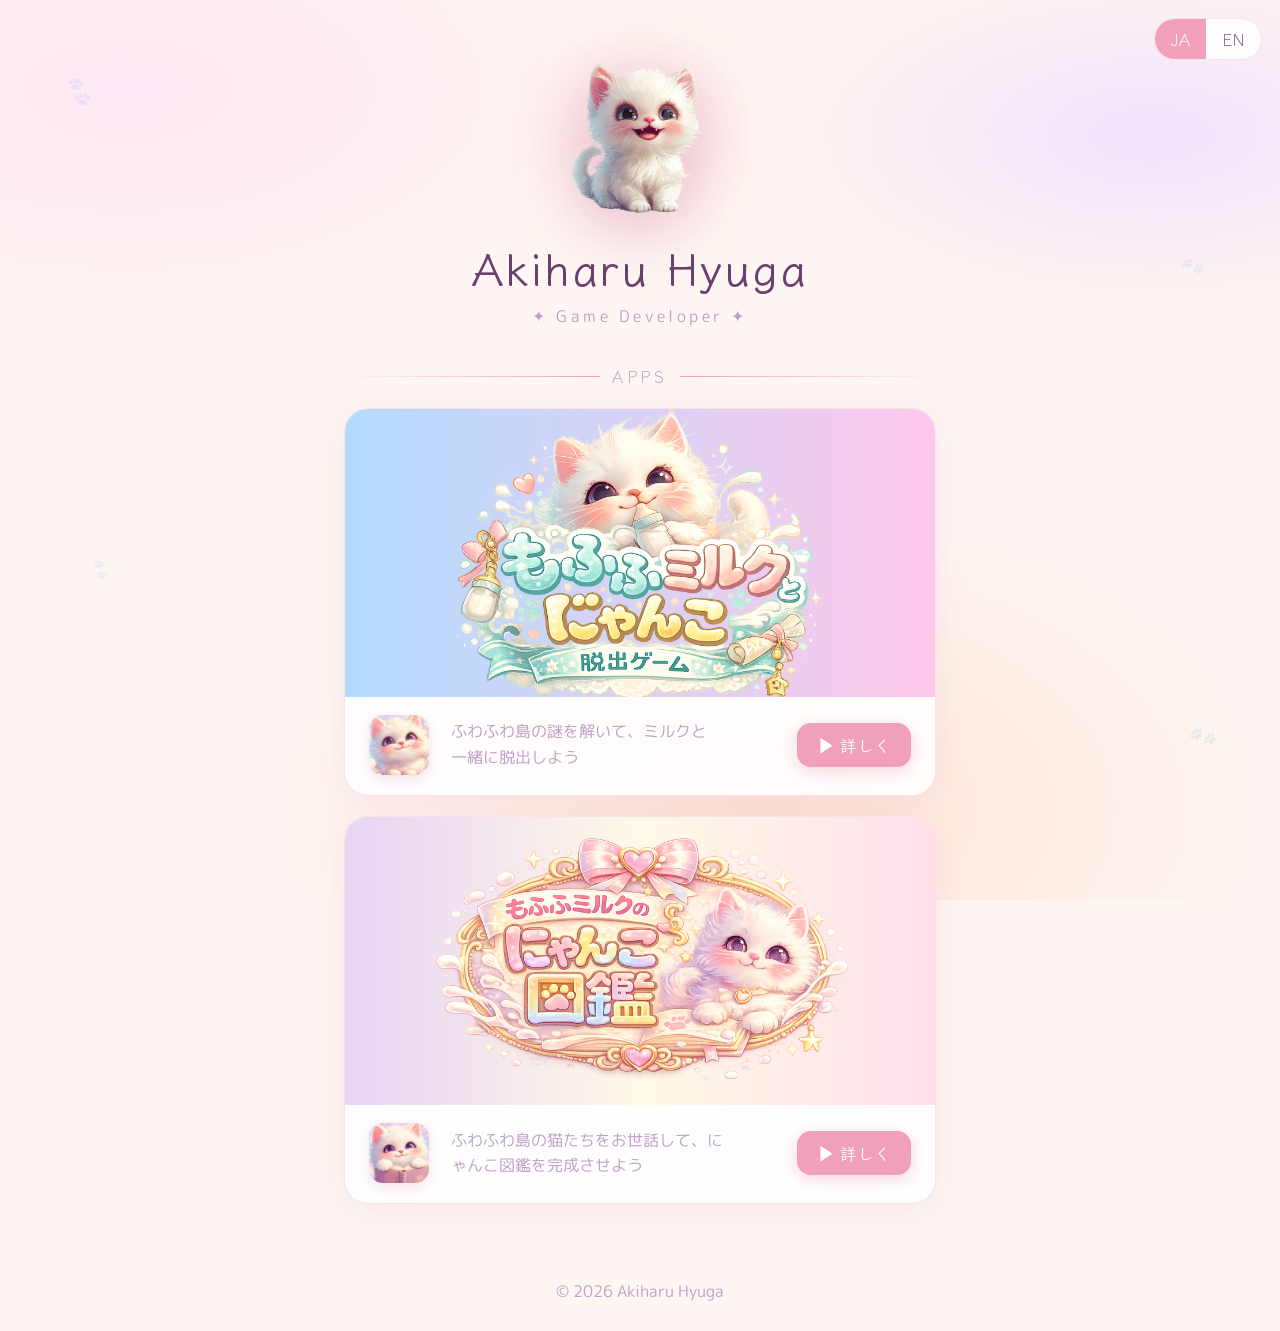
==== index.html @ 72682113 "feat: add JA/EN language toggle to top page" ====
<!DOCTYPE html>
<html lang="ja">
<head>
  <meta charset="UTF-8">
  <meta name="viewport" content="width=device-width, initial-scale=1.0">
  <title>Akiharu Hyuga — Apps</title>
  <meta name="description" content="Akiharu Hyugaのゲームアプリ一覧">
  <meta property="og:title"       content="Akiharu Hyuga — Apps">
  <meta property="og:description" content="Akiharu Hyugaのゲームアプリ一覧">
  <meta property="og:image"       content="https://hyuga.github.io/assets/app_icon.png">
  <meta property="og:url"         content="https://hyuga.github.io/">
  <meta property="og:type"        content="website">
  <meta name="twitter:card"       content="summary_large_image">
  <!-- Google tag (gtag.js) -->
  <script async src="https://www.googletagmanager.com/gtag/js?id=G-509H2LTQF0"></script>
  <script>
    window.dataLayer = window.dataLayer || [];
    function gtag(){dataLayer.push(arguments);}
    gtag('js', new Date());
    gtag('config', 'G-509H2LTQF0');
  </script>
  <link rel="preconnect" href="https://fonts.googleapis.com">
  <link rel="preconnect" href="https://fonts.gstatic.com" crossorigin>
  <link href="https://fonts.googleapis.com/css2?family=Klee+One:wght@400;600&family=M+PLUS+Rounded+1c:wght@400;500;700&display=swap" rel="stylesheet">
  <style>
    :root {
      --cream:    #fef6f2;
      --rose:     #f0a0b8;
      --plum:     #6a4070;
      --gold:     #f5c860;
      --text-dk:  #3a2040;
      --text-md:  #8a6090;
      --text-lt:  #c0a0c8;
      --card-bg:  rgba(255,255,255,.88);
      --card-bd:  rgba(240,160,184,.3);
      --fs-hero:  clamp(1.8rem, 5vw, 2.8rem);
      --fs-body:  clamp(0.95rem, 2vw, 1.1rem);
      --fs-small: clamp(0.85rem, 1.8vw, 1rem);
      --fs-btn:   clamp(0.95rem, 2vw, 1.05rem);
    }
    * { margin:0; padding:0; box-sizing:border-box; }
    body {
      font-family: 'M PLUS Rounded 1c', sans-serif;
      background: var(--cream);
      color: var(--text-dk);
      min-height: 100vh;
      display: flex; flex-direction: column;
      overflow-x: hidden;
    }

    /* ── Language switching ── */
    .en { display: none; }
    .lang-en .ja { display: none; }
    .lang-en .en { display: inline; }

    /* ── Language toggle ── */
    .lang-toggle {
      position: fixed; top: 18px; right: 18px; z-index: 20;
      display: flex;
      background: rgba(255,255,255,.85); backdrop-filter: blur(12px);
      border-radius: 24px;
      border: 1.5px solid var(--card-bd);
      overflow: hidden;
      font-family: 'Klee One', cursive;
      font-size: var(--fs-small);
    }
    .lang-btn {
      background: none; border: none; cursor: pointer;
      padding: 8px 16px;
      color: var(--text-md);
      font-family: inherit; font-size: inherit;
      transition: background .2s, color .2s;
    }
    .lang-btn.active { background: var(--rose); color: #fff; }
    .lang-btn:not(.active):hover { color: var(--plum); }

    /* ── Background ── */
    .bg {
      position: fixed; inset: 0; z-index: 0;
      background:
        radial-gradient(ellipse 70% 50% at 10% 10%, #ffe4f4cc 0%, transparent 55%),
        radial-gradient(ellipse 60% 40% at 90% 15%, #ead8ffaa 0%, transparent 50%),
        radial-gradient(ellipse 70% 60% at 60% 90%, #ffd8c8aa 0%, transparent 55%),
        #fef6f2;
    }

    /* ── Sparkles ── */
    .sparkles { position: fixed; inset: 0; z-index: 1; pointer-events: none; }
    .sp {
      position: absolute; color: var(--cl, #f5c860);
      font-size: var(--sz, 12px);
      animation: sp-rise var(--dur, 7s) ease-in-out infinite var(--del, 0s);
      opacity: 0;
    }
    @keyframes sp-rise {
      0%   { opacity:0;  transform:translateY(0) scale(.7); }
      30%  { opacity:.8; }
      70%  { opacity:.3; }
      100% { opacity:0;  transform:translateY(-70px) scale(1.3); }
    }

    /* ── Paw decorations ── */
    .paws { position: fixed; inset:0; z-index:1; pointer-events:none; }
    .paw  { position: absolute; font-size: var(--sz,1.2em); opacity: var(--op,.1); transform: rotate(var(--r,0deg)); }

    /* ── Main ── */
    .main {
      position: relative; z-index: 2; flex: 1;
      display: flex; flex-direction: column;
      align-items: center;
      padding: 56px 24px 48px;
      max-width: 640px; margin: 0 auto; width: 100%;
    }

    /* ── Milk hero ── */
    .milk-wrap { position: relative; margin-bottom: 12px; }
    .milk-halo {
      position: absolute; width: 240px; height: 240px;
      border-radius: 50%;
      background: radial-gradient(circle, rgba(240,160,184,.35) 0%, transparent 70%);
      top:50%; left:50%; transform: translate(-50%,-50%);
      animation: halo 3.5s ease-in-out infinite;
    }
    @keyframes halo {
      0%,100% { transform:translate(-50%,-50%) scale(1);   opacity:.5; }
      50%      { transform:translate(-50%,-50%) scale(1.2); opacity:1;  }
    }
    .milk-img {
      width: 160px; height: 160px; object-fit: contain;
      position: relative; z-index:1;
      filter: drop-shadow(0 16px 32px rgba(200,100,140,.3));
      animation: bob 4s ease-in-out infinite;
    }
    @keyframes bob {
      0%,100% { transform:translateY(0) rotate(-2deg); }
      50%      { transform:translateY(-16px) rotate(2deg); }
    }

    /* ── Developer title ── */
    .dev-name {
      font-family: 'Klee One', cursive;
      font-size: var(--fs-hero); color: var(--plum);
      letter-spacing: .04em; text-align: center;
    }
    .dev-sub {
      font-size: var(--fs-small); color: var(--text-lt);
      letter-spacing: .22em; margin-top: 6px; margin-bottom: 36px;
    }

    /* ── Divider ── */
    .divider {
      display: flex; align-items: center; gap: 12px;
      margin-bottom: 20px; width: 100%;
    }
    .divider::before, .divider::after {
      content:''; flex:1; height:1px;
    }
    .divider::before { background: linear-gradient(to right, transparent, var(--rose)); }
    .divider::after  { background: linear-gradient(to left,  transparent, var(--rose)); }
    .divider span {
      font-family:'Klee One',cursive;
      font-size: var(--fs-small); color: var(--text-lt);
      letter-spacing:.22em; white-space:nowrap;
    }

    /* ── App showcase cards ── */
    .apps { width: 100%; display: flex; flex-direction: column; gap: 20px; }

    .app-card {
      display: block; text-decoration: none; color: inherit;
      background: var(--card-bg);
      border: 1.5px solid var(--card-bd);
      border-radius: 24px;
      overflow: hidden;
      backdrop-filter: blur(18px);
      box-shadow: 0 6px 28px rgba(200,140,180,.12);
      transition: transform .3s cubic-bezier(.34,1.56,.64,1), box-shadow .3s, border-color .3s;
    }
    .app-card:hover {
      transform: translateY(-6px) scale(1.01);
      border-color: rgba(240,160,184,.55);
      box-shadow: 0 18px 48px rgba(200,140,180,.22);
    }

    /* feature_graphic banner inside card */
    .card-banner {
      width: 100%; aspect-ratio: 1024/500;
      overflow: hidden;
    }
    .card-banner img {
      width: 100%; height: 100%; object-fit: cover;
      display: block;
      transition: transform .4s ease;
    }
    .app-card:hover .card-banner img { transform: scale(1.03); }

    /* card body — モバイル: アイコン + 説明文 → CTAボタン */
    .card-body {
      padding: 16px 18px 18px;
      display: grid;
      grid-template-columns: 60px 1fr;
      grid-template-rows: auto auto;
      column-gap: 14px;
      row-gap: 14px;
    }
    .app-icon {
      grid-column: 1; grid-row: 1;
      width: 60px; height: 60px;
      border-radius: 14px; align-self: center;
      box-shadow: 0 4px 14px rgba(200,140,180,.24);
    }
    .card-desc {
      grid-column: 2; grid-row: 1;
      font-size: var(--fs-small); color: var(--text-lt); line-height: 1.6;
      align-self: center;
    }
    .card-cta {
      grid-column: 1 / -1; grid-row: 2;
      justify-self: center;
      display: flex; align-items: center; gap: 6px;
      background: var(--rose); color: #fff;
      font-family: 'Klee One', cursive;
      font-size: var(--fs-btn); font-weight: 600;
      padding: 10px 20px; border-radius: 14px;
      box-shadow: 0 4px 16px rgba(240,160,184,.45);
      transition: box-shadow .2s, transform .2s;
      white-space: nowrap;
    }
    .app-card:hover .card-cta {
      box-shadow: 0 8px 24px rgba(240,160,184,.55);
      transform: scale(1.04);
    }

    /* PC: 横1行レイアウト */
    @media (min-width: 768px) {
      .card-body {
        grid-template-columns: 64px 1fr auto;
        grid-template-rows: auto;
        column-gap: 18px;
        align-items: center;
        padding: 18px 24px 20px;
      }
      .app-icon  { grid-column: 1; grid-row: 1; align-self: center; }
      .card-desc { grid-column: 2; grid-row: 1; align-self: center; }
      .card-cta  { grid-column: 3; grid-row: 1; justify-self: center; align-self: center; }
    }

    /* 孤立文字防止 */
    h1, h2, h3        { text-wrap: balance; word-break: auto-phrase; }
    p, .card-desc     { text-wrap: pretty;  word-break: auto-phrase; }

    /* ── Footer ── */
    footer {
      position: relative; z-index: 2;
      text-align: center; padding: 28px 24px;
      color: var(--text-lt); font-size: var(--fs-small);
    }
  </style>
</head>
<body>
<div class="bg"></div>
<div class="sparkles" id="sp"></div>
<div class="paws">
  <span class="paw" aria-hidden="true" style="top:8%;  left:5%;  --r:22deg;  --sz:1.5em; --op:.09">🐾</span>
  <span class="paw" aria-hidden="true" style="top:28%; right:6%; --r:-18deg; --sz:1.1em; --op:.08">🐾</span>
  <span class="paw" aria-hidden="true" style="top:62%; left:7%;  --r:30deg;  --sz:1em;   --op:.08">🐾</span>
  <span class="paw" aria-hidden="true" style="top:80%; right:5%; --r:-25deg; --sz:1.3em; --op:.09">🐾</span>
</div>

<!-- Language toggle -->
<div class="lang-toggle">
  <button class="lang-btn active" id="btn-ja" onclick="setLang('ja')">JA</button>
  <button class="lang-btn"        id="btn-en" onclick="setLang('en')">EN</button>
</div>

<div class="main">
  <div class="milk-wrap">
    <div class="milk-halo"></div>
    <img src="assets/milk_happy.png" alt="ミルク" class="milk-img">
  </div>

  <h1 class="dev-name">Akiharu Hyuga</h1>
  <p class="dev-sub">✦ Game Developer ✦</p>

  <div class="divider"><span>APPS</span></div>

  <div class="apps">
    <a href="nyanko/" class="app-card">
      <div class="card-banner">
        <img src="assets/feature_graphic.png" alt="もふふミルクとにゃんこ脱出ゲーム">
      </div>
      <div class="card-body">
        <img src="assets/app_icon.png" alt="アイコン" class="app-icon">
        <p class="card-desc">
          <span class="ja">ふわふわ島の謎を解いて、ミルクと一緒に脱出しよう</span>
          <span class="en">Solve the mysteries of Fluffy Island and escape with Milk!</span>
        </p>
        <span class="card-cta">
          <span class="ja">▶ 詳しく</span>
          <span class="en">▶ Details</span>
        </span>
      </div>
    </a>

    <a href="zukan/" class="app-card">
      <div class="card-banner">
        <img src="zukan/assets/feature_graphic.png" alt="もふふミルクのにゃんこ図鑑"
             data-src-ja="zukan/assets/feature_graphic.png"
             data-src-en="zukan/assets/feature_graphic_en.png">
      </div>
      <div class="card-body">
        <img src="zukan/assets/app_icon.png" alt="アイコン" class="app-icon">
        <p class="card-desc">
          <span class="ja">ふわふわ島の猫たちをお世話して、にゃんこ図鑑を完成させよう</span>
          <span class="en">Care for cats on Fluffy Island and complete your Cat Album!</span>
        </p>
        <span class="card-cta">
          <span class="ja">▶ 詳しく</span>
          <span class="en">▶ Details</span>
        </span>
      </div>
    </a>
  </div>
</div>

<footer>© 2026 Akiharu Hyuga</footer>

<script>
  const sp = document.getElementById('sp');
  const syms   = ['✦','✧','⋆','·','✿','♡'];
  const colors = ['#f5c860','#f0a0b8','#d4c5f0','#ffd0b8'];
  for (let i = 0; i < 28; i++) {
    const el = document.createElement('div');
    el.className = 'sp';
    el.textContent = syms[Math.floor(Math.random()*syms.length)];
    el.style.left = Math.random()*100+'%';
    el.style.top  = (5+Math.random()*85)+'%';
    el.style.setProperty('--sz',  (10+Math.random()*10)+'px');
    el.style.setProperty('--dur', (5+Math.random()*7)+'s');
    el.style.setProperty('--del', (Math.random()*9)+'s');
    el.style.setProperty('--cl',  colors[Math.floor(Math.random()*colors.length)]);
    sp.appendChild(el);
  }

  /* ── Language toggle ── */
  function setLang(lang) {
    const isEn = lang === 'en';
    document.body.classList.toggle('lang-en', isEn);
    document.documentElement.lang = lang;
    document.getElementById('btn-ja').classList.toggle('active', !isEn);
    document.getElementById('btn-en').classList.toggle('active',  isEn);
    document.querySelectorAll('img[data-src-ja]').forEach(img => {
      img.src = isEn ? img.dataset.srcEn : img.dataset.srcJa;
    });
    localStorage.setItem('hyuga-lang', lang);
  }

  const saved = localStorage.getItem('hyuga-lang');
  if (saved === 'en') setLang('en');
</script>
</body>
</html>
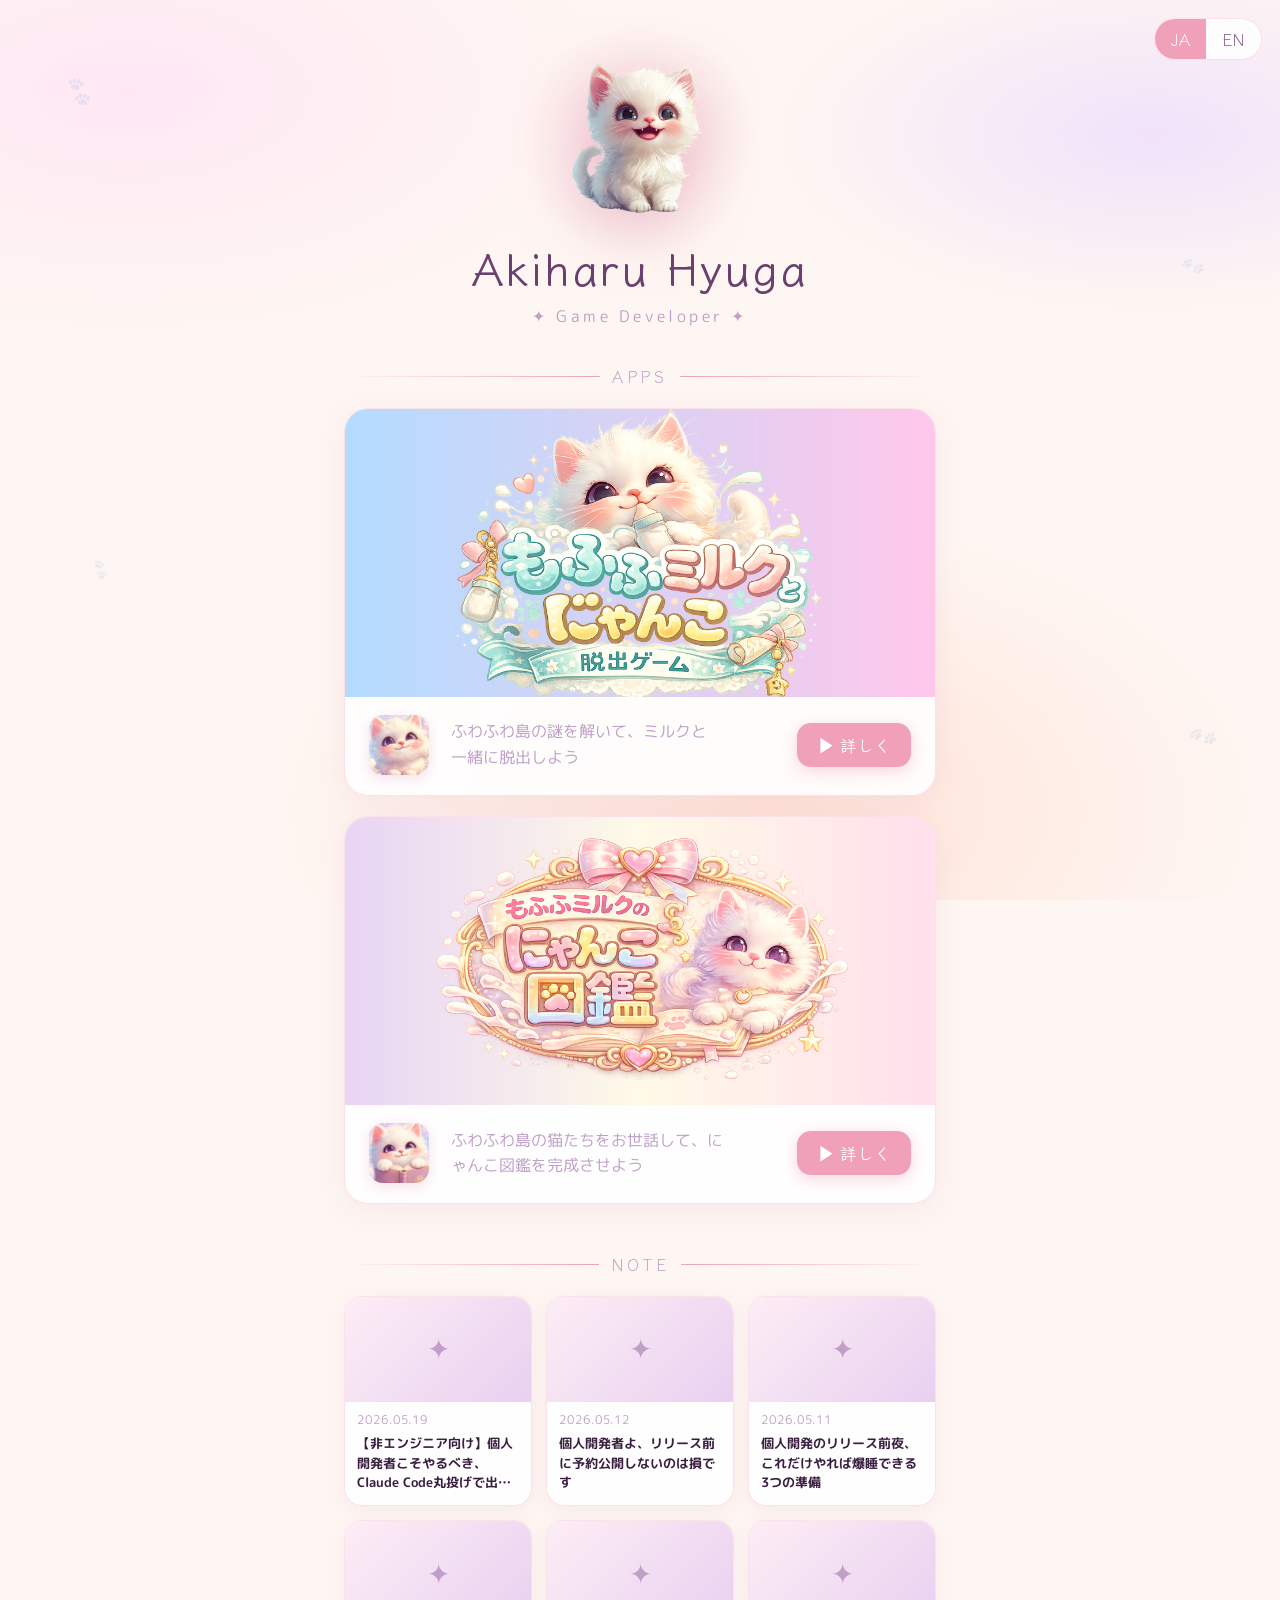
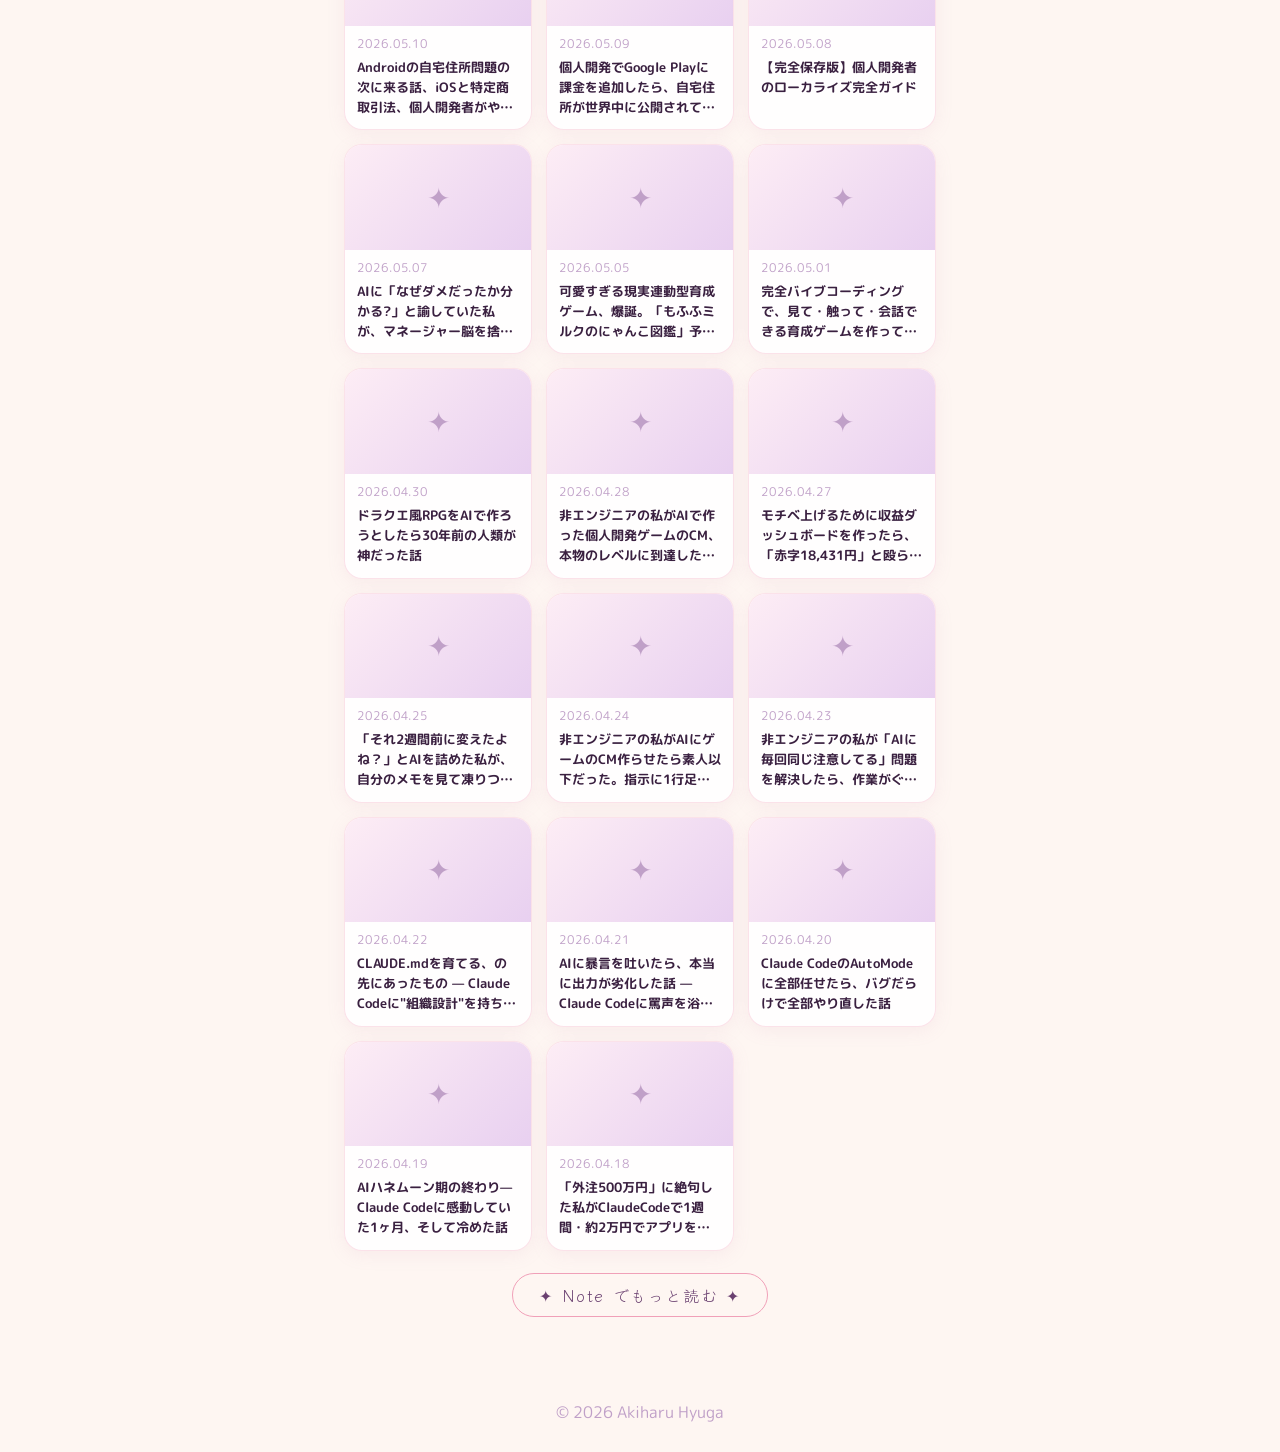
==== commit b1f0090e: "fix(note): アイキャッチをcontainで全体表示・グラデ背景追加 object-fit: cover → contain に変更し、文字が端で切れる問題を修正 余白はカードデザインに合わせ" ====
--- a/index.html
+++ b/index.html
@@ -255,6 +255,74 @@
       text-align: center; padding: 28px 24px;
       color: var(--text-lt); font-size: var(--fs-small);
     }
+
+    /* ── Note articles ── */
+    .note-section {
+      position: relative; z-index: 2;
+      width: 100%; max-width: 640px;
+      margin: 0 auto;
+      padding: 0 24px 56px;
+    }
+    .note-grid {
+      display: grid;
+      grid-template-columns: repeat(2, 1fr);
+      gap: 14px;
+    }
+    @media (min-width: 640px) {
+      .note-grid { grid-template-columns: repeat(3, 1fr); }
+    }
+    .note-card {
+      display: block; text-decoration: none; color: inherit;
+      background: var(--card-bg);
+      border: 1.5px solid var(--card-bd);
+      border-radius: 18px;
+      overflow: hidden;
+      backdrop-filter: blur(18px);
+      box-shadow: 0 4px 18px rgba(200,140,180,.10);
+      transition: transform .3s cubic-bezier(.34,1.56,.64,1), box-shadow .3s, border-color .3s;
+    }
+    .note-card:hover {
+      transform: translateY(-5px) scale(1.01);
+      border-color: rgba(240,160,184,.55);
+      box-shadow: 0 12px 36px rgba(200,140,180,.20);
+    }
+    .note-thumb {
+      width: 100%; aspect-ratio: 16/9;
+      object-fit: contain; display: block;
+      background: linear-gradient(135deg, #fdedf5, #e8d0f0);
+    }
+    .note-thumb-ph {
+      width: 100%; aspect-ratio: 16/9;
+      background: linear-gradient(135deg, #fdedf5, #e8d0f0);
+      display: flex; align-items: center; justify-content: center;
+      font-size: 28px; color: var(--text-lt);
+    }
+    .note-body { padding: 10px 12px 12px; }
+    .note-date {
+      font-size: 0.72rem; color: var(--text-lt);
+      letter-spacing: .08em; margin-bottom: 5px;
+    }
+    .note-title {
+      font-size: 0.8rem; font-weight: 700;
+      color: var(--text-dk); line-height: 1.55;
+      display: -webkit-box;
+      -webkit-line-clamp: 3; -webkit-box-orient: vertical; overflow: hidden;
+    }
+    .note-more {
+      display: flex; justify-content: center; margin-top: 22px;
+    }
+    .note-more a {
+      font-family: 'Klee One', cursive;
+      font-size: var(--fs-small); color: var(--plum);
+      text-decoration: none;
+      border: 1.5px solid var(--rose); border-radius: 30px;
+      padding: 9px 26px; letter-spacing: .1em;
+      transition: background .2s, color .2s, box-shadow .2s;
+    }
+    .note-more a:hover {
+      background: var(--rose); color: #fff;
+      box-shadow: 0 6px 20px rgba(240,160,184,.4);
+    }
   </style>
 </head>
 <body>
@@ -323,6 +391,18 @@
   </div>
 </div>
 
+<!-- Note articles -->
+<section class="note-section" id="note-section" style="display:none">
+  <div class="divider"><span>NOTE</span></div>
+  <div class="note-grid" id="note-grid"></div>
+  <div class="note-more">
+    <a href="https://note.com/natty_yarrow1907" target="_blank" rel="noopener">
+      <span class="ja">✦ Note でもっと読む ✦</span>
+      <span class="en">✦ Read more on Note ✦</span>
+    </a>
+  </div>
+</section>
+
 <footer>© 2026 Akiharu Hyuga</footer>
 
 <script>
@@ -357,6 +437,41 @@
 
   const saved = localStorage.getItem('hyuga-lang');
   if (saved === 'en') setLang('en');
+
+  /* ── Note articles ── */
+  (async () => {
+    const esc = s => { const t = document.createElement('span'); t.textContent = s ?? ''; return t.innerHTML; };
+    const safeUrl = u => { try { const p = new URL(u).protocol; return (p === 'https:' || p === 'http:') ? u : '#'; } catch { return '#'; } };
+    try {
+      const res = await fetch('notes.json');
+      if (!res.ok) return;
+      const { articles } = await res.json();
+      if (!articles?.length) return;
+
+      const grid = document.getElementById('note-grid');
+      grid.innerHTML = articles.map(a => {
+        const d = new Date(a.pubDate);
+        const date = isNaN(d)
+          ? ''
+          : `${d.getFullYear()}.${String(d.getMonth()+1).padStart(2,'0')}.${String(d.getDate()).padStart(2,'0')}`;
+        const thumb = a.thumbnail
+          ? `<img class="note-thumb" src="${safeUrl(a.thumbnail)}" alt="" loading="lazy"
+               onerror="this.style.display='none';this.nextElementSibling.style.display='flex'">`
+          : '';
+        const ph = `<div class="note-thumb-ph" ${a.thumbnail ? 'style="display:none"' : ''}>✦</div>`;
+        return `
+        <a class="note-card" href="${safeUrl(a.url)}" target="_blank" rel="noopener">
+          ${thumb}${ph}
+          <div class="note-body">
+            <div class="note-date">${date}</div>
+            <div class="note-title">${esc(a.title)}</div>
+          </div>
+        </a>`;
+      }).join('');
+
+      document.getElementById('note-section').style.display = '';
+    } catch (e) { console.error('Note fetch failed:', e); }
+  })();
 </script>
 </body>
 </html>
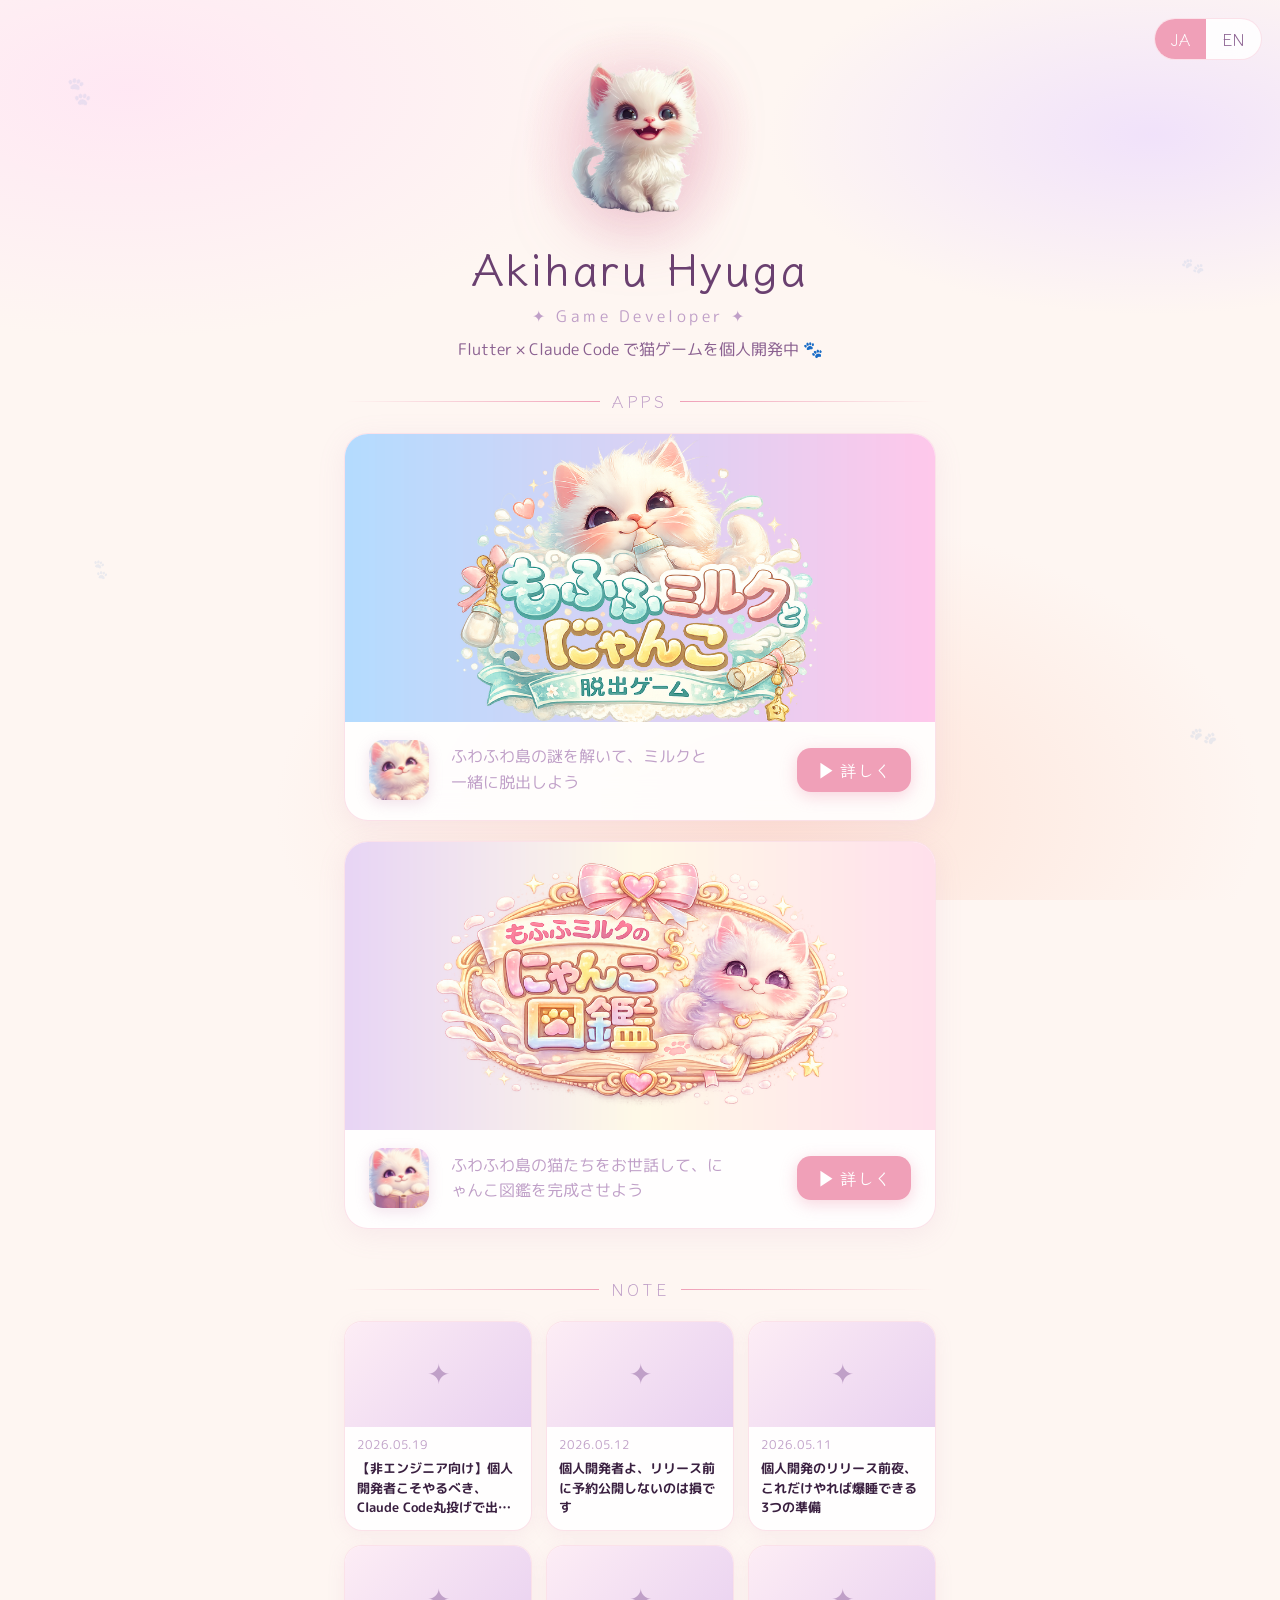
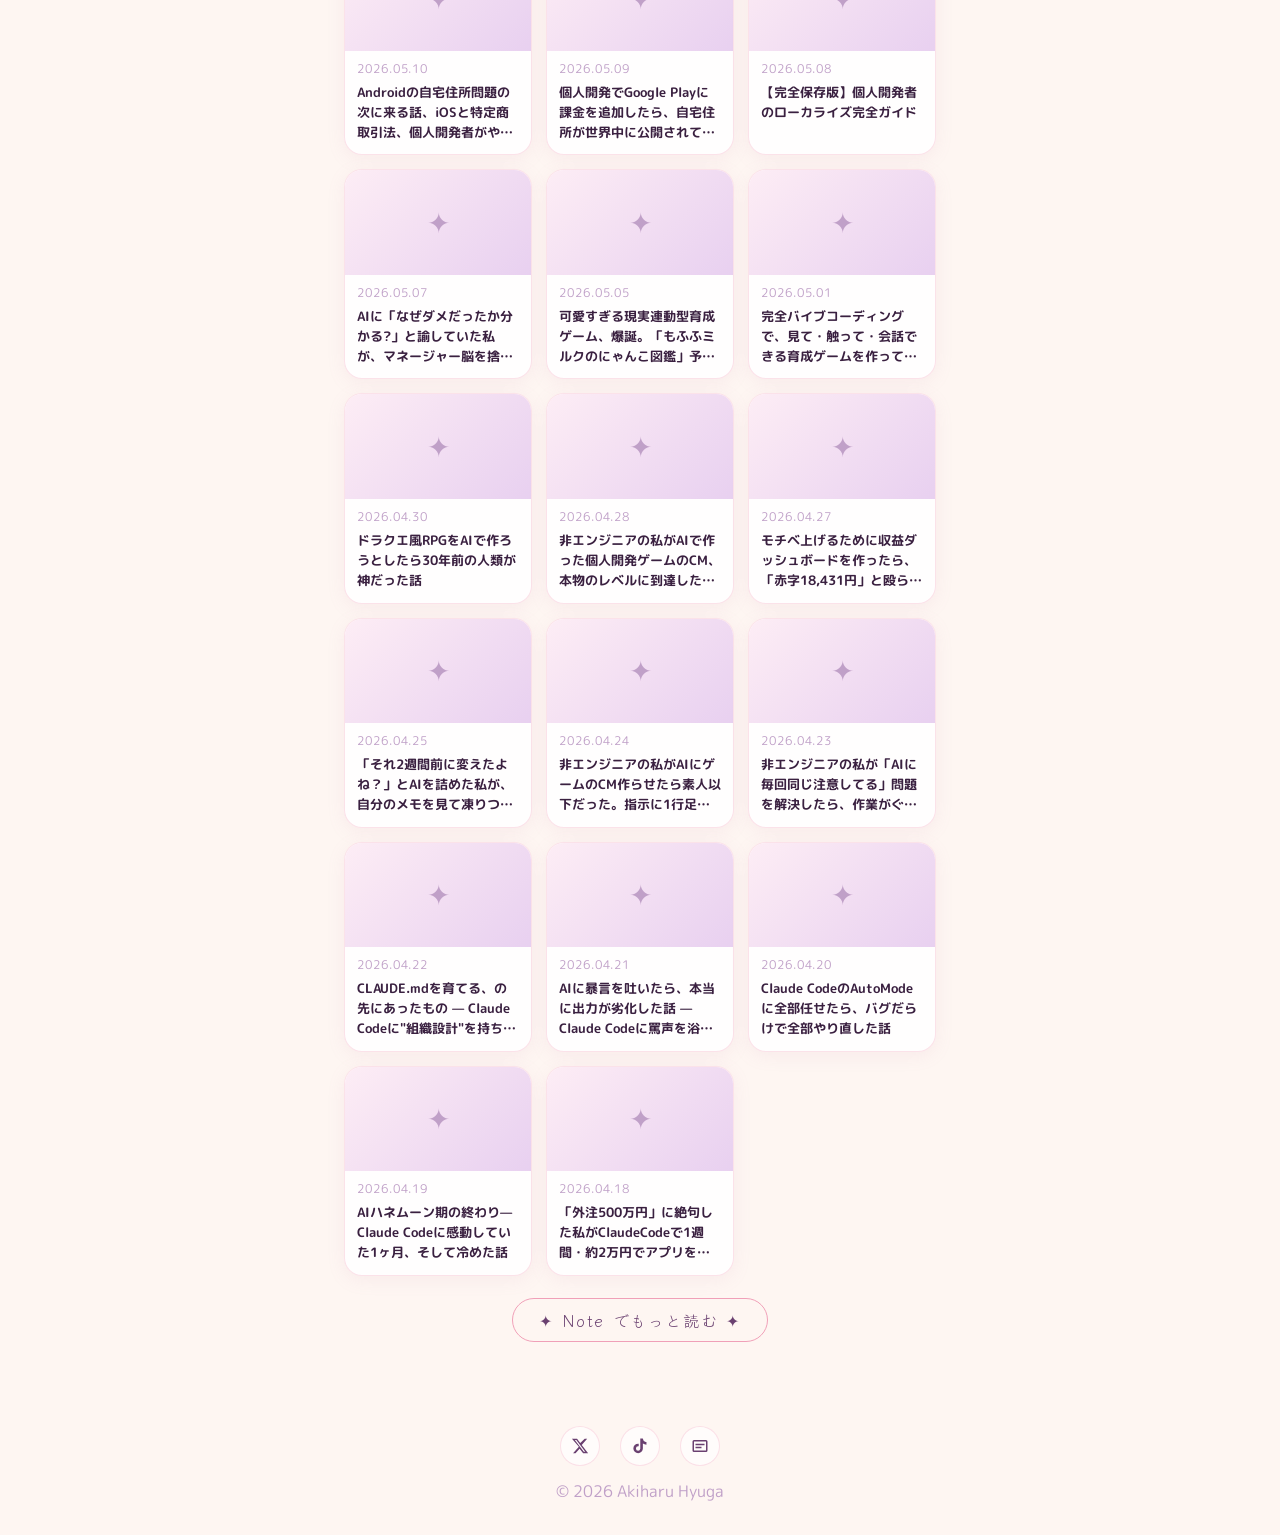
==== commit 875f35cc: "feat(lp): LP改善 Phase1+2 実装 - OGP: feature_graphic.pngをバナーに変更、og:site_name・twitter:creator追加 - SEO: メ" ====
--- a/index.html
+++ b/index.html
@@ -4,13 +4,20 @@
   <meta charset="UTF-8">
   <meta name="viewport" content="width=device-width, initial-scale=1.0">
   <title>Akiharu Hyuga — Apps</title>
-  <meta name="description" content="Akiharu Hyugaのゲームアプリ一覧">
-  <meta property="og:title"       content="Akiharu Hyuga — Apps">
-  <meta property="og:description" content="Akiharu Hyugaのゲームアプリ一覧">
-  <meta property="og:image"       content="https://hyuga.github.io/assets/app_icon.png">
+  <meta name="description" content="Akiharu Hyugaのゲームアプリ。脱出ゲーム「もふふミルクとにゃんこ脱出ゲーム」と育成ゲーム「もふふミルクのにゃんこ図鑑」をFlutterで個人開発。iOS向けゲームアプリ。">
+  <meta property="og:title"       content="Akiharu Hyuga — Game Developer">
+  <meta property="og:description" content="脱出ゲーム＆猫育成ゲームを個人開発。Flutter / Claude Code で作るゲームアプリ。">
+  <meta property="og:image"       content="https://hyuga.github.io/assets/feature_graphic.png">
+  <meta property="og:image:width" content="1024">
+  <meta property="og:image:height" content="500">
   <meta property="og:url"         content="https://hyuga.github.io/">
   <meta property="og:type"        content="website">
+  <meta property="og:site_name"   content="Akiharu Hyuga">
   <meta name="twitter:card"       content="summary_large_image">
+  <meta name="twitter:creator"    content="@Akiyu0901">
+  <meta name="twitter:title"      content="Akiharu Hyuga — Game Developer">
+  <meta name="twitter:description" content="脱出ゲーム＆猫育成ゲームを個人開発。Flutter / Claude Code で作るゲームアプリ。">
+  <meta name="twitter:image"      content="https://hyuga.github.io/assets/feature_graphic.png">
   <!-- Google tag (gtag.js) -->
   <script async src="https://www.googletagmanager.com/gtag/js?id=G-509H2LTQF0"></script>
   <script>
@@ -18,6 +25,21 @@
     function gtag(){dataLayer.push(arguments);}
     gtag('js', new Date());
     gtag('config', 'G-509H2LTQF0');
+  </script>
+  <script type="application/ld+json">
+  {
+    "@context": "https://schema.org",
+    "@type": "Person",
+    "name": "Akiharu Hyuga",
+    "url": "https://hyuga.github.io",
+    "jobTitle": "Game Developer",
+    "description": "FlutterでiOSゲームアプリを個人開発するゲームクリエイター",
+    "sameAs": [
+      "https://x.com/Akiyu0901",
+      "https://www.tiktok.com/@moyashi_taro85",
+      "https://note.com/natty_yarrow1907"
+    ]
+  }
   </script>
   <link rel="preconnect" href="https://fonts.googleapis.com">
   <link rel="preconnect" href="https://fonts.gstatic.com" crossorigin>
@@ -144,7 +166,11 @@
     }
     .dev-sub {
       font-size: var(--fs-small); color: var(--text-lt);
-      letter-spacing: .22em; margin-top: 6px; margin-bottom: 36px;
+      letter-spacing: .22em; margin-top: 6px; margin-bottom: 10px;
+    }
+    .dev-bio {
+      font-size: var(--fs-small); color: var(--text-md);
+      text-align: center; margin-bottom: 28px;
     }
 
     /* ── Divider ── */
@@ -252,9 +278,29 @@
     /* ── Footer ── */
     footer {
       position: relative; z-index: 2;
-      text-align: center; padding: 28px 24px;
+      text-align: center; padding: 28px 24px 32px;
       color: var(--text-lt); font-size: var(--fs-small);
     }
+    .social-links {
+      display: flex; justify-content: center; align-items: center;
+      gap: 20px; margin-bottom: 14px;
+    }
+    .social-links a {
+      display: flex; align-items: center; justify-content: center;
+      width: 40px; height: 40px;
+      border-radius: 50%;
+      background: rgba(255,255,255,.7);
+      border: 1.5px solid var(--card-bd);
+      color: var(--plum);
+      text-decoration: none;
+      transition: background .2s, border-color .2s, transform .2s;
+    }
+    .social-links a:hover {
+      background: var(--rose); color: #fff;
+      border-color: var(--rose);
+      transform: translateY(-2px);
+    }
+    .social-links svg { width: 18px; height: 18px; fill: currentColor; }
 
     /* ── Note articles ── */
     .note-section {
@@ -349,16 +395,20 @@
 
   <h1 class="dev-name">Akiharu Hyuga</h1>
   <p class="dev-sub">✦ Game Developer ✦</p>
+  <p class="dev-bio">
+    <span class="ja">Flutter × Claude Code で猫ゲームを個人開発中 🐾</span>
+    <span class="en">Indie dev crafting cat games with Flutter & Claude Code 🐾</span>
+  </p>
 
   <div class="divider"><span>APPS</span></div>
 
   <div class="apps">
     <a href="nyanko/" class="app-card">
       <div class="card-banner">
-        <img src="assets/feature_graphic.png" alt="もふふミルクとにゃんこ脱出ゲーム">
+        <img src="assets/feature_graphic.png" alt="もふふミルクとにゃんこ脱出ゲーム" loading="lazy">
       </div>
       <div class="card-body">
-        <img src="assets/app_icon.png" alt="アイコン" class="app-icon">
+        <img src="assets/app_icon.png" alt="アイコン" class="app-icon" loading="lazy">
         <p class="card-desc">
           <span class="ja">ふわふわ島の謎を解いて、ミルクと一緒に脱出しよう</span>
           <span class="en">Solve the mysteries of Fluffy Island and escape with Milk!</span>
@@ -374,10 +424,11 @@
       <div class="card-banner">
         <img src="zukan/assets/feature_graphic.png" alt="もふふミルクのにゃんこ図鑑"
              data-src-ja="zukan/assets/feature_graphic.png"
-             data-src-en="zukan/assets/feature_graphic_en.png">
+             data-src-en="zukan/assets/feature_graphic_en.png"
+             loading="lazy">
       </div>
       <div class="card-body">
-        <img src="zukan/assets/app_icon.png" alt="アイコン" class="app-icon">
+        <img src="zukan/assets/app_icon.png" alt="アイコン" class="app-icon" loading="lazy">
         <p class="card-desc">
           <span class="ja">ふわふわ島の猫たちをお世話して、にゃんこ図鑑を完成させよう</span>
           <span class="en">Care for cats on Fluffy Island and complete your Cat Album!</span>
@@ -403,7 +454,23 @@
   </div>
 </section>
 
-<footer>© 2026 Akiharu Hyuga</footer>
+<footer>
+  <div class="social-links">
+    <!-- X (Twitter) -->
+    <a href="https://x.com/Akiyu0901" target="_blank" rel="noopener" aria-label="X (Twitter)">
+      <svg viewBox="0 0 24 24" xmlns="http://www.w3.org/2000/svg"><path d="M18.244 2.25h3.308l-7.227 8.26 8.502 11.24H16.17l-4.714-6.231-5.401 6.231H2.744l7.73-8.835L1.254 2.25H8.08l4.253 5.622 5.911-5.622Zm-1.161 17.52h1.833L7.084 4.126H5.117z"/></svg>
+    </a>
+    <!-- TikTok -->
+    <a href="https://www.tiktok.com/@moyashi_taro85" target="_blank" rel="noopener" aria-label="TikTok">
+      <svg viewBox="0 0 24 24" xmlns="http://www.w3.org/2000/svg"><path d="M19.59 6.69a4.83 4.83 0 0 1-3.77-4.25V2h-3.45v13.67a2.89 2.89 0 0 1-2.88 2.5 2.89 2.89 0 0 1-2.89-2.89 2.89 2.89 0 0 1 2.89-2.89c.28 0 .54.04.79.1V9.01a6.27 6.27 0 0 0-.79-.05 6.34 6.34 0 0 0-6.34 6.34 6.34 6.34 0 0 0 6.34 6.34 6.34 6.34 0 0 0 6.33-6.34V8.69a8.18 8.18 0 0 0 4.78 1.52V6.75a4.85 4.85 0 0 1-1.01-.06Z"/></svg>
+    </a>
+    <!-- Note -->
+    <a href="https://note.com/natty_yarrow1907" target="_blank" rel="noopener" aria-label="Note">
+      <svg viewBox="0 0 24 24" xmlns="http://www.w3.org/2000/svg"><path d="M4 4h16a2 2 0 0 1 2 2v12a2 2 0 0 1-2 2H4a2 2 0 0 1-2-2V6a2 2 0 0 1 2-2Zm0 2v12h16V6H4Zm2 3h12v2H6V9Zm0 4h8v2H6v-2Z"/></svg>
+    </a>
+  </div>
+  <p>© 2026 Akiharu Hyuga</p>
+</footer>
 
 <script>
   const sp = document.getElementById('sp');
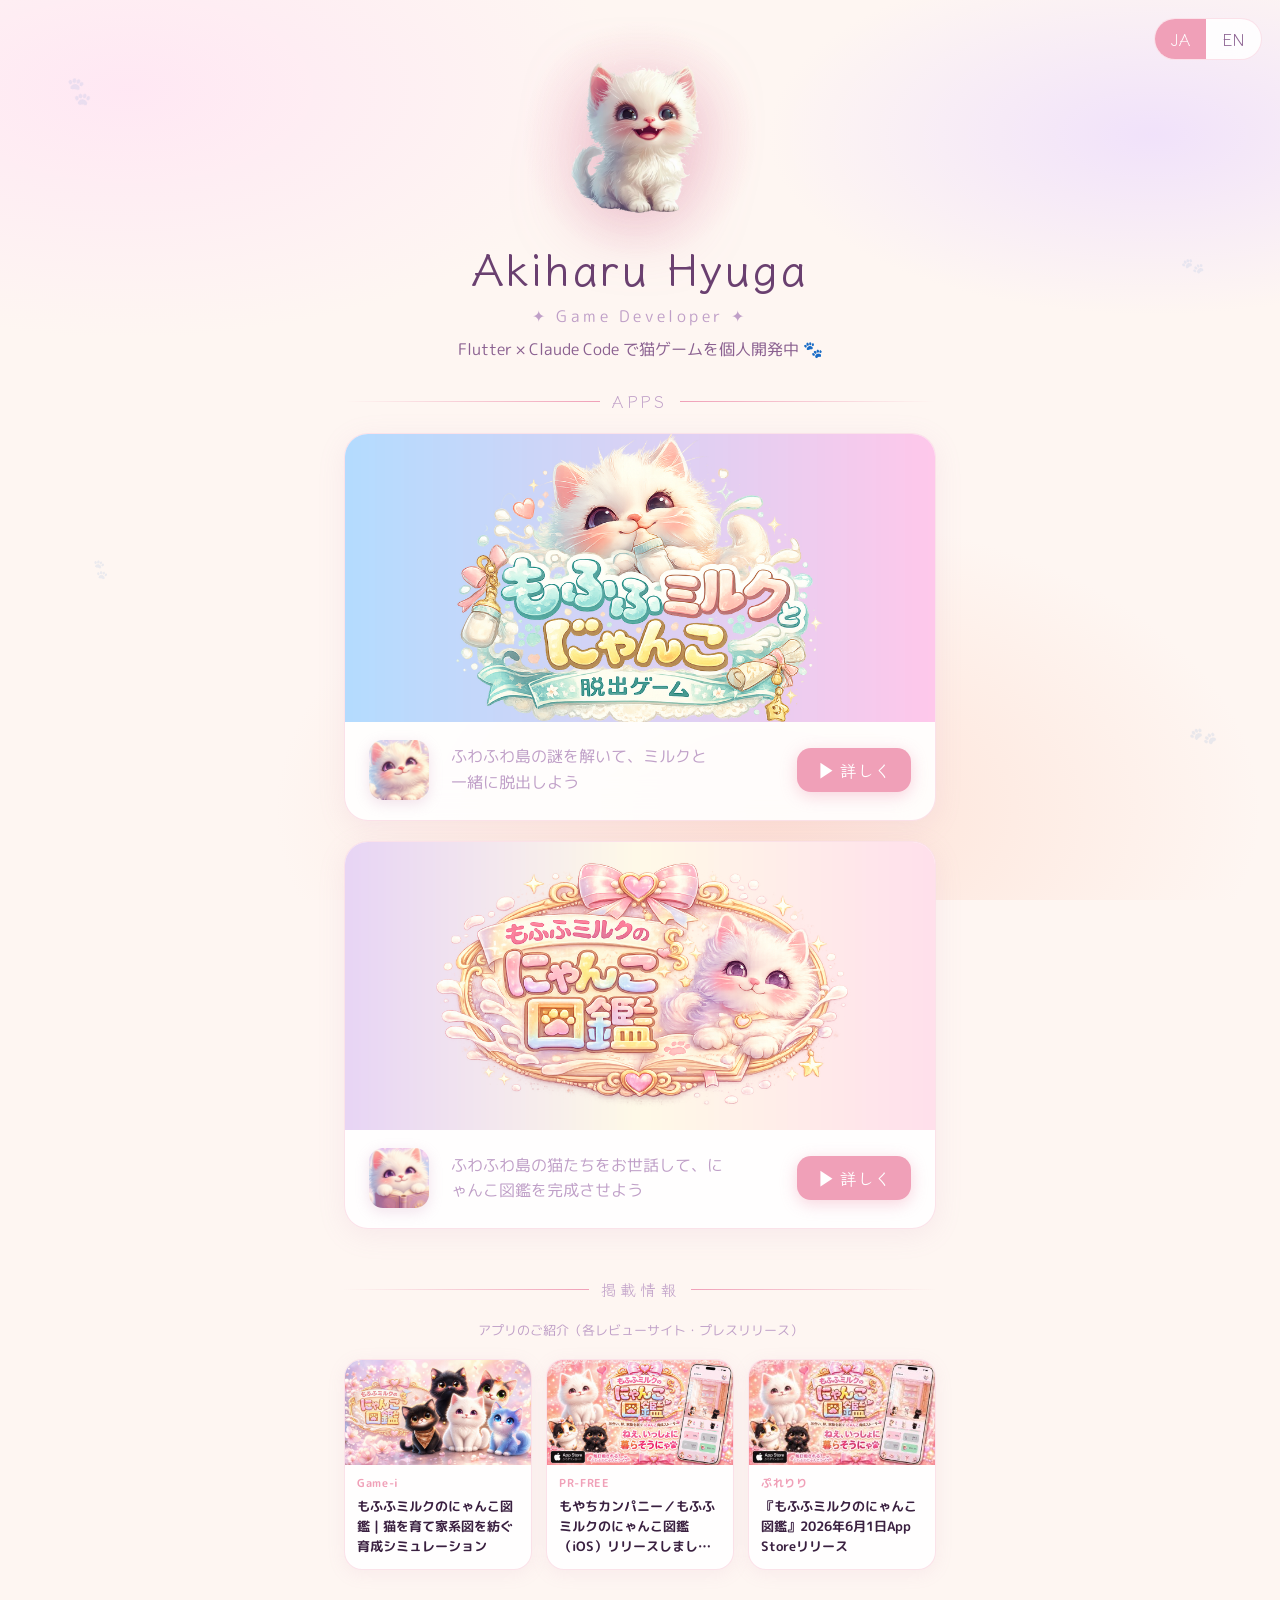
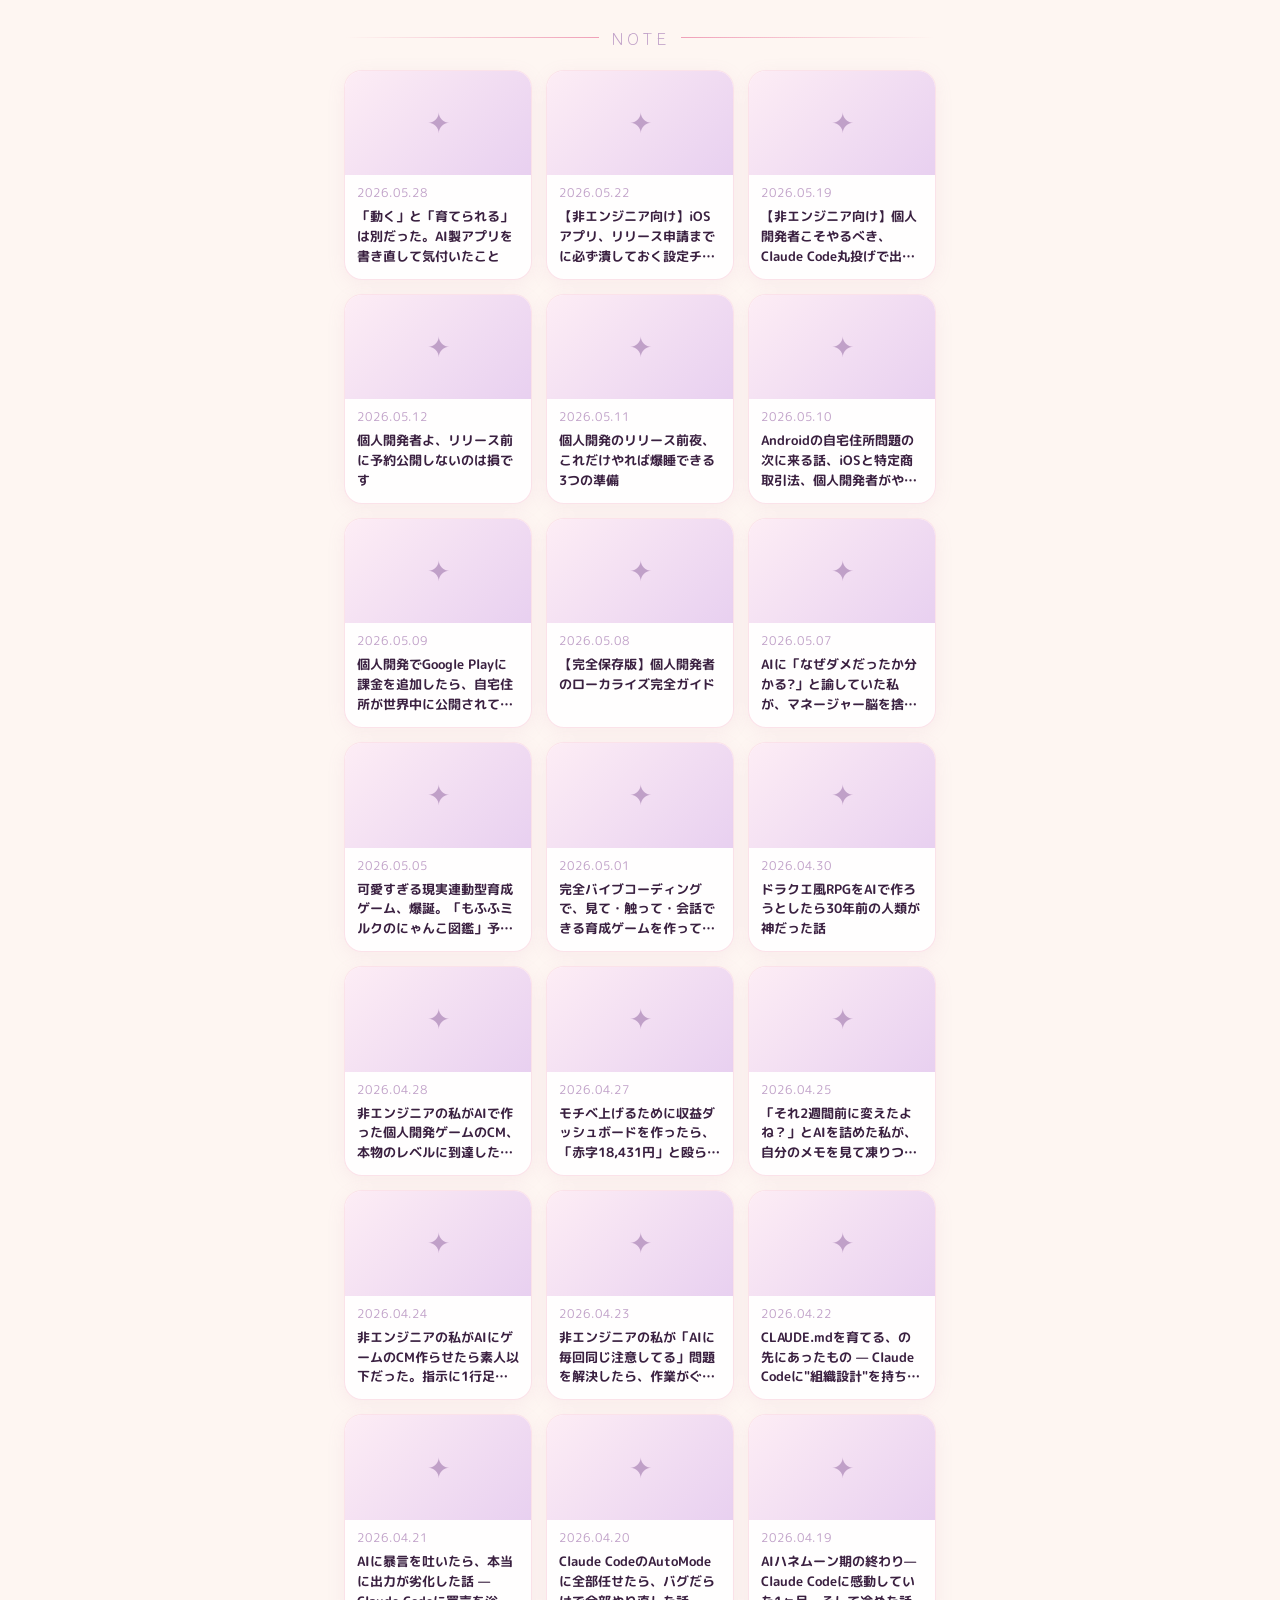
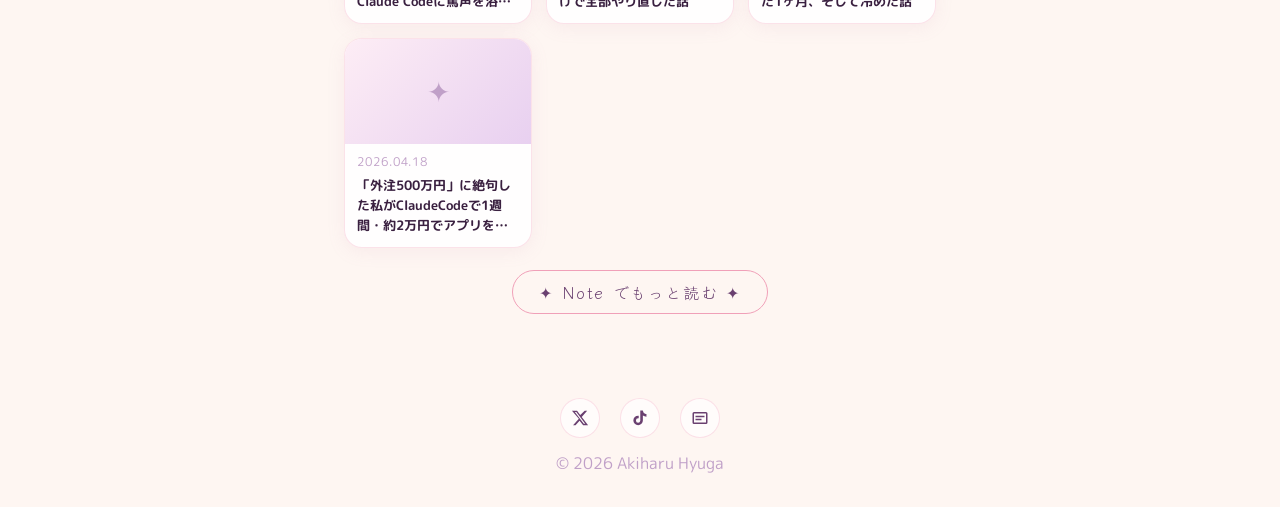
==== commit 2b96e709: "Add press/media coverage section above NOTE Co-Authored-By: Claude Opus 4.8 (1M context) <noreply@an" ====
--- a/index.html
+++ b/index.html
@@ -369,6 +369,22 @@
       background: var(--rose); color: #fff;
       box-shadow: 0 6px 20px rgba(240,160,184,.4);
     }
+
+    /* ── Press / media coverage ── */
+    .press-lead {
+      text-align: center;
+      font-size: 0.82rem; color: var(--text-lt);
+      line-height: 1.7; margin: -2px 0 18px;
+    }
+    .press-thumb {
+      width: 100%; aspect-ratio: 16/9;
+      object-fit: cover; display: block;
+      background: linear-gradient(135deg, #fdedf5, #e8d0f0);
+    }
+    .press-site {
+      font-size: 0.7rem; font-weight: 700; color: var(--rose);
+      letter-spacing: .06em; margin-bottom: 5px;
+    }
   </style>
 </head>
 <body>
@@ -441,6 +457,41 @@
     </a>
   </div>
 </div>
+
+<!-- Press / media coverage -->
+<section class="note-section" id="press-section">
+  <div class="divider">
+    <span class="ja">掲載情報</span>
+    <span class="en">PRESS</span>
+  </div>
+  <p class="press-lead">
+    <span class="ja">アプリのご紹介（各レビューサイト・プレスリリース）</span>
+    <span class="en">Featured on review sites & press releases</span>
+  </p>
+  <div class="note-grid">
+    <a class="note-card" href="https://game-i.daa.jp/?topic/20260601sp1" target="_blank" rel="noopener">
+      <img class="press-thumb" src="assets/press/game-i.jpg" alt="Game-i 掲載記事" loading="lazy">
+      <div class="note-body">
+        <div class="press-site">Game-i</div>
+        <div class="note-title">もふふミルクのにゃんこ図鑑｜猫を育て家系図を紡ぐ育成シミュレーション</div>
+      </div>
+    </a>
+    <a class="note-card" href="https://pr-free.jp/2026/168803/" target="_blank" rel="noopener">
+      <img class="press-thumb" src="assets/press/pr-free.png" alt="PR-FREE プレスリリース" loading="lazy">
+      <div class="note-body">
+        <div class="press-site">PR-FREE</div>
+        <div class="note-title">もやちカンパニー／もふふミルクのにゃんこ図鑑（iOS）リリースしました。</div>
+      </div>
+    </a>
+    <a class="note-card" href="https://www.prerele.com/releases/detail/51924" target="_blank" rel="noopener">
+      <img class="press-thumb" src="assets/press/prerele.jpg" alt="ぷれりり プレスリリース" loading="lazy">
+      <div class="note-body">
+        <div class="press-site">ぷれりり</div>
+        <div class="note-title">『もふふミルクのにゃんこ図鑑』2026年6月1日App Storeリリース</div>
+      </div>
+    </a>
+  </div>
+</section>
 
 <!-- Note articles -->
 <section class="note-section" id="note-section" style="display:none">
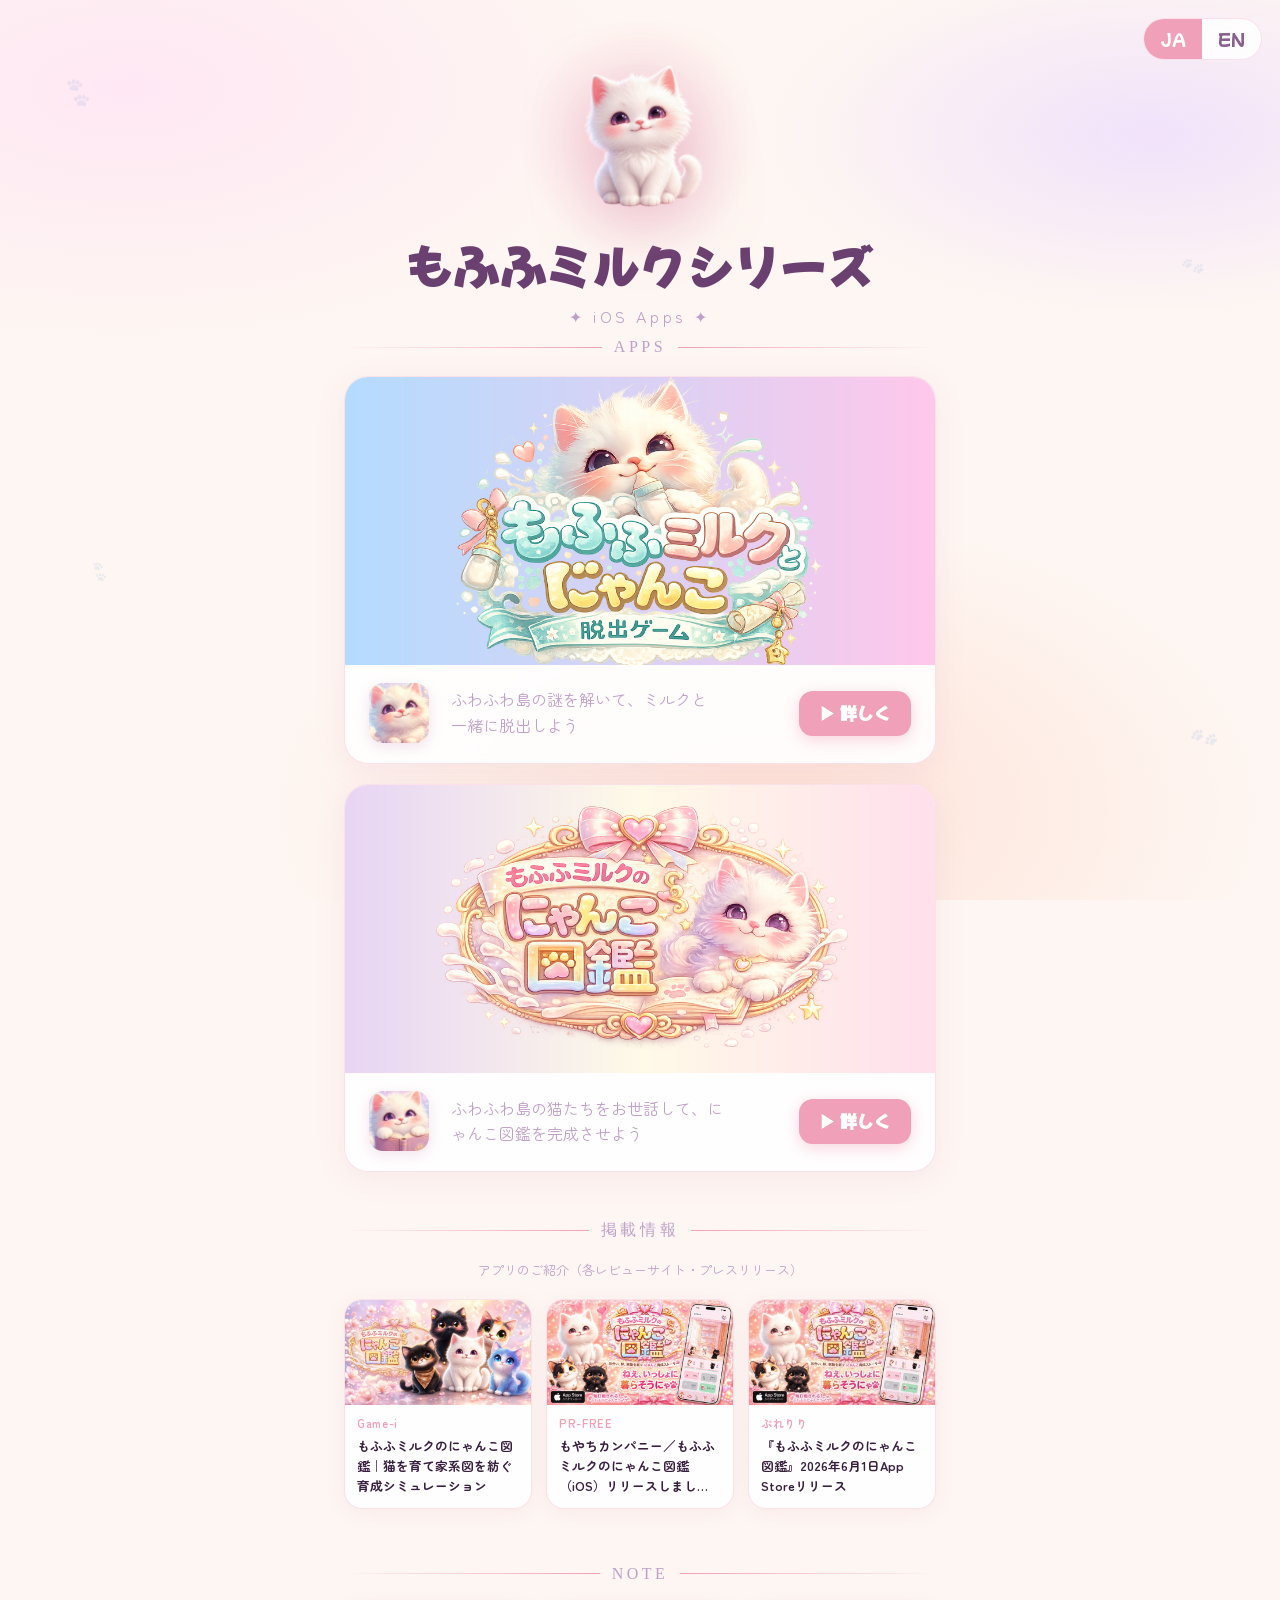
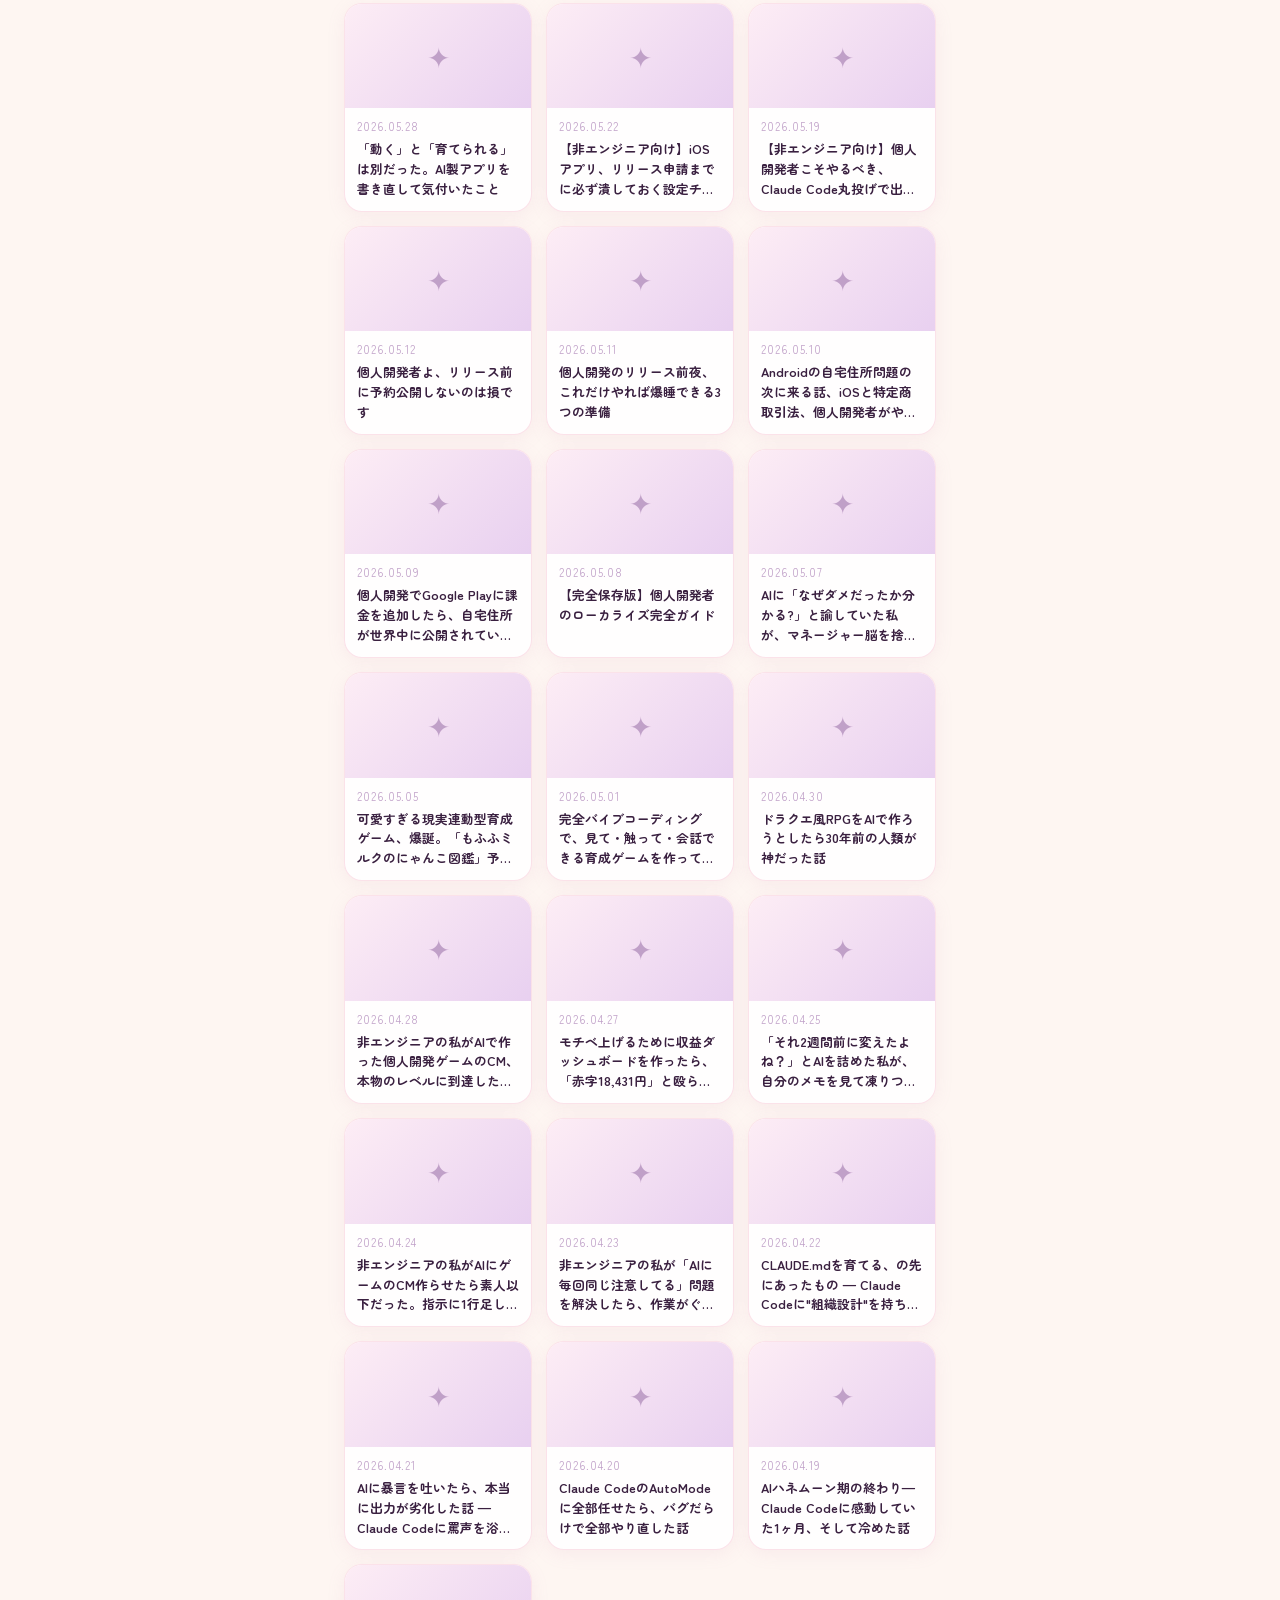
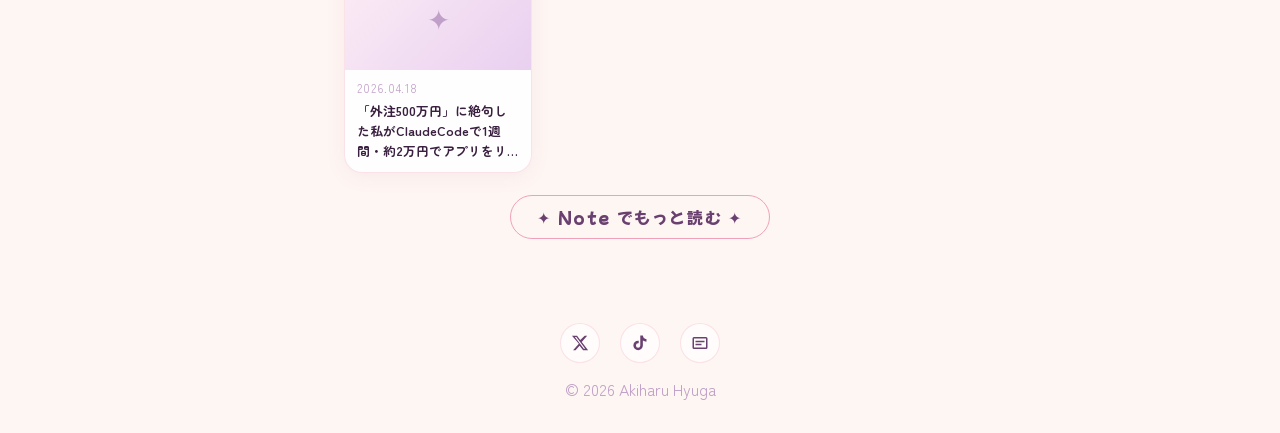
==== commit bf3df80f: "Redesign hero: milk image, title, cute fonts Co-Authored-By: Claude Sonnet 4.6 <noreply@anthropic.co" ====
--- a/index.html
+++ b/index.html
@@ -43,7 +43,7 @@
   </script>
   <link rel="preconnect" href="https://fonts.googleapis.com">
   <link rel="preconnect" href="https://fonts.gstatic.com" crossorigin>
-  <link href="https://fonts.googleapis.com/css2?family=Klee+One:wght@400;600&family=M+PLUS+Rounded+1c:wght@400;500;700&display=swap" rel="stylesheet">
+  <link href="https://fonts.googleapis.com/css2?family=Mochiy+Pop+One&family=Zen+Maru+Gothic:wght@400;500;700&family=Fredoka:wght@400;500;600;700&display=swap" rel="stylesheet">
   <style>
     :root {
       --cream:    #fef6f2;
@@ -62,7 +62,7 @@
     }
     * { margin:0; padding:0; box-sizing:border-box; }
     body {
-      font-family: 'M PLUS Rounded 1c', sans-serif;
+      font-family: 'Zen Maru Gothic', sans-serif;
       background: var(--cream);
       color: var(--text-dk);
       min-height: 100vh;
@@ -83,7 +83,7 @@
       border-radius: 24px;
       border: 1.5px solid var(--card-bd);
       overflow: hidden;
-      font-family: 'Klee One', cursive;
+      font-family: 'Mochiy Pop One', cursive;
       font-size: var(--fs-small);
     }
     .lang-btn {
@@ -160,7 +160,7 @@
 
     /* ── Developer title ── */
     .dev-name {
-      font-family: 'Klee One', cursive;
+      font-family: 'Mochiy Pop One', cursive;
       font-size: var(--fs-hero); color: var(--plum);
       letter-spacing: .04em; text-align: center;
     }
@@ -245,7 +245,7 @@
       justify-self: center;
       display: flex; align-items: center; gap: 6px;
       background: var(--rose); color: #fff;
-      font-family: 'Klee One', cursive;
+      font-family: 'Mochiy Pop One', cursive;
       font-size: var(--fs-btn); font-weight: 600;
       padding: 10px 20px; border-radius: 14px;
       box-shadow: 0 4px 16px rgba(240,160,184,.45);
@@ -358,7 +358,7 @@
       display: flex; justify-content: center; margin-top: 22px;
     }
     .note-more a {
-      font-family: 'Klee One', cursive;
+      font-family: 'Mochiy Pop One', cursive;
       font-size: var(--fs-small); color: var(--plum);
       text-decoration: none;
       border: 1.5px solid var(--rose); border-radius: 30px;
@@ -406,15 +406,11 @@
 <div class="main">
   <div class="milk-wrap">
     <div class="milk-halo"></div>
-    <img src="assets/milk_happy.png" alt="ミルク" class="milk-img">
+    <img src="assets/milk_hero.webp" alt="ミルク" class="milk-img">
   </div>
 
-  <h1 class="dev-name">Akiharu Hyuga</h1>
-  <p class="dev-sub">✦ Game Developer ✦</p>
-  <p class="dev-bio">
-    <span class="ja">Flutter × Claude Code で猫ゲームを個人開発中 🐾</span>
-    <span class="en">Indie dev crafting cat games with Flutter & Claude Code 🐾</span>
-  </p>
+  <h1 class="dev-name">もふふミルクシリーズ</h1>
+  <p class="dev-sub">✦ iOS Apps ✦</p>
 
   <div class="divider"><span>APPS</span></div>
 
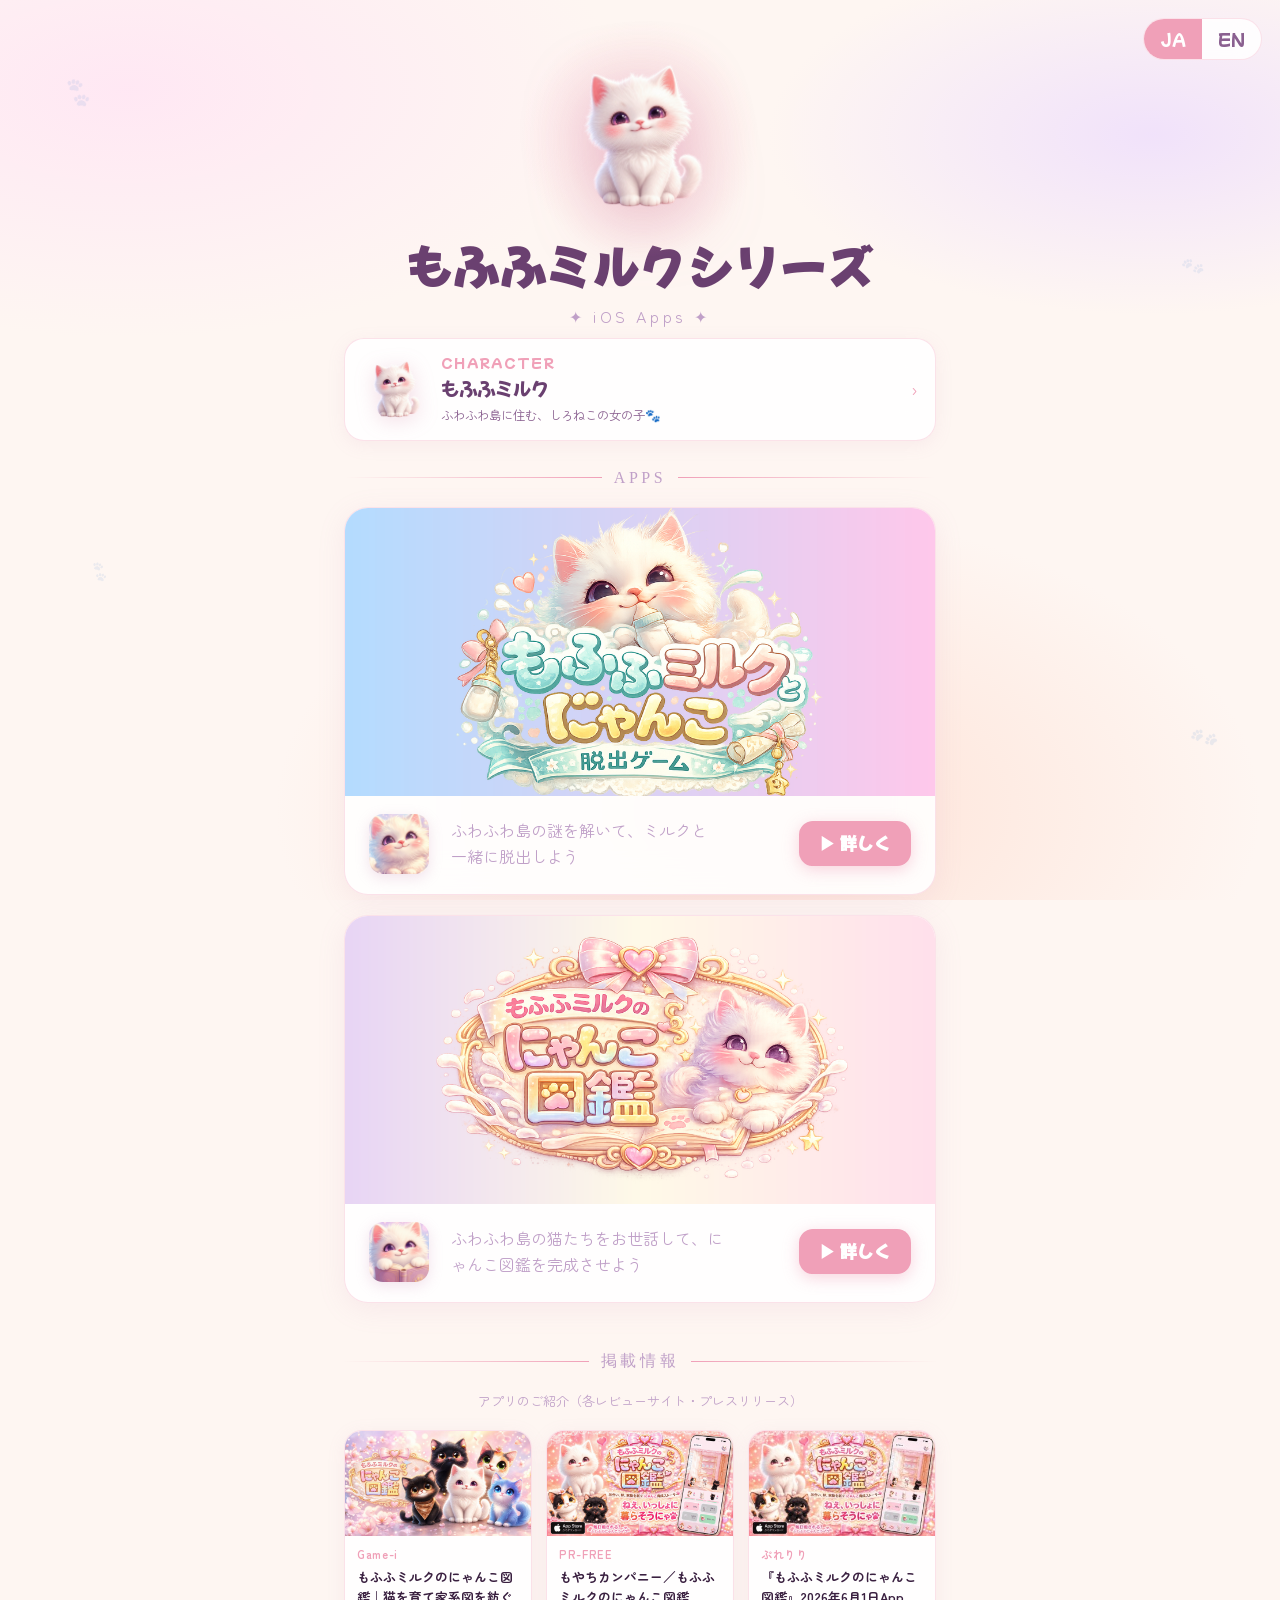
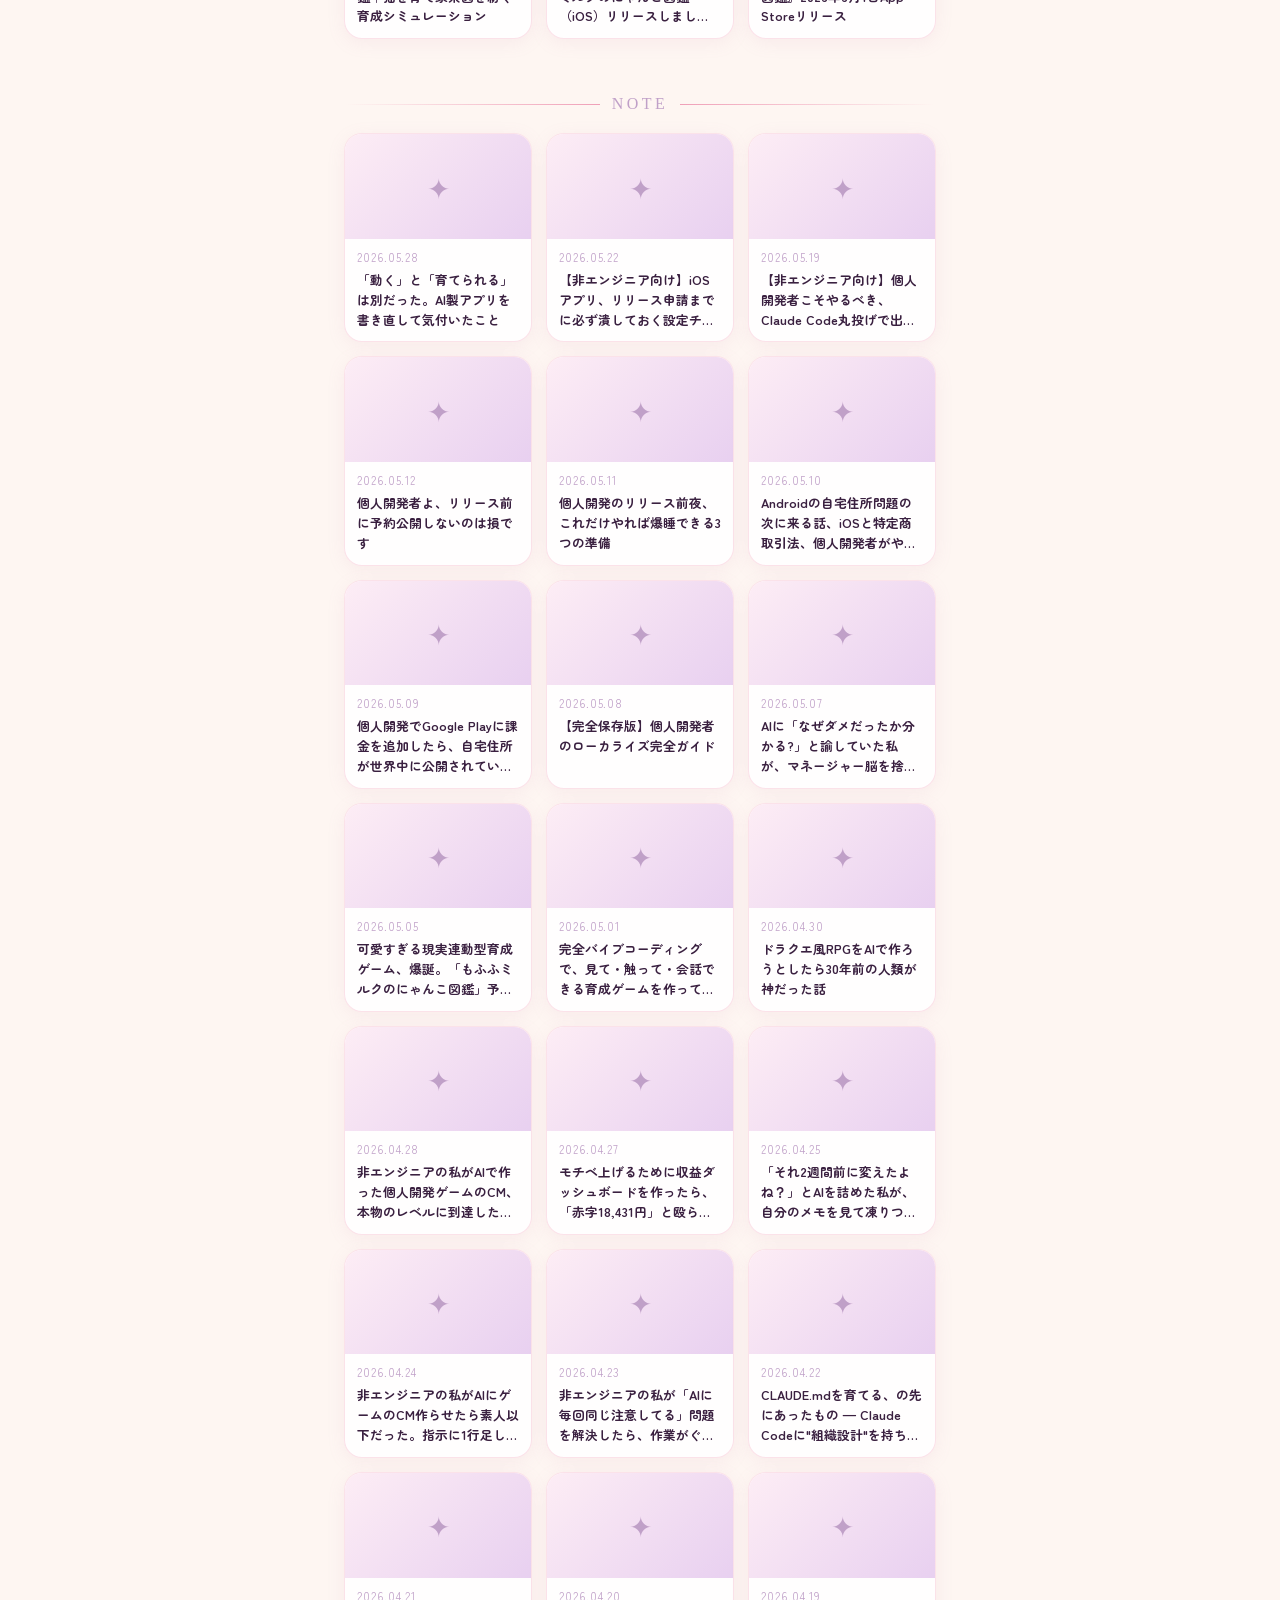
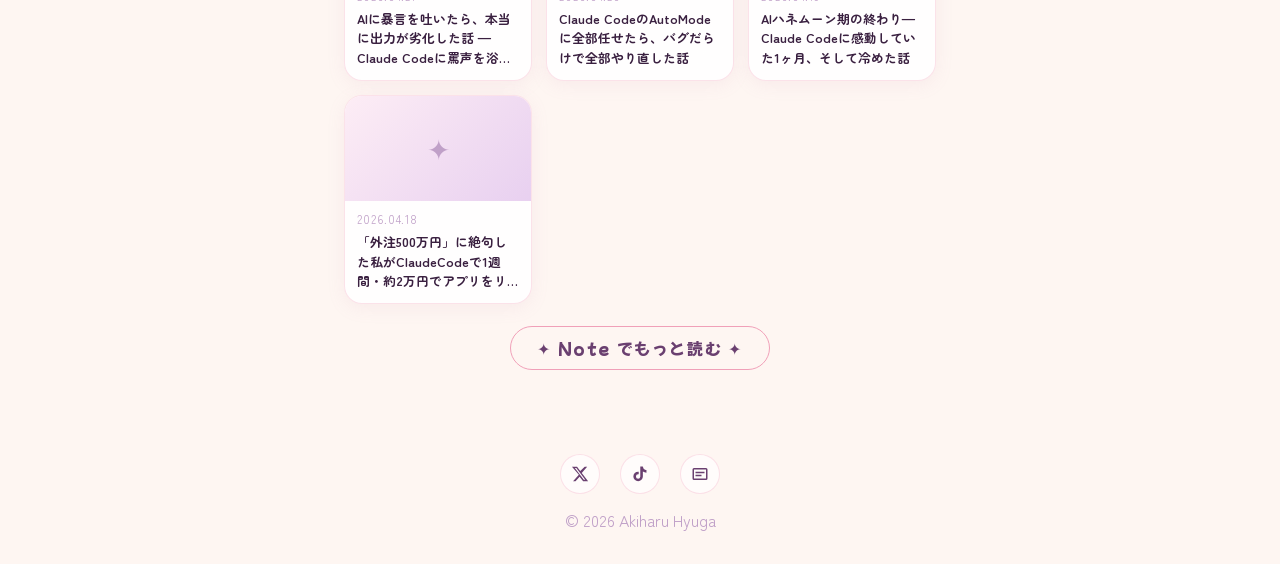
==== commit 89aa2d6e: "Add character intro link card (mofufu-milk) above APPS Co-Authored-By: Claude Sonnet 4.6 <noreply@an" ====
--- a/index.html
+++ b/index.html
@@ -168,9 +168,46 @@
       font-size: var(--fs-small); color: var(--text-lt);
       letter-spacing: .22em; margin-top: 6px; margin-bottom: 10px;
     }
-    .dev-bio {
-      font-size: var(--fs-small); color: var(--text-md);
-      text-align: center; margin-bottom: 28px;
+    /* ── Character intro link ── */
+    .chara-link {
+      display: flex; align-items: center; gap: 14px;
+      width: 100%;
+      text-decoration: none; color: inherit;
+      background: var(--card-bg);
+      border: 1.5px solid var(--card-bd);
+      border-radius: 20px;
+      padding: 14px 18px;
+      backdrop-filter: blur(18px);
+      box-shadow: 0 4px 18px rgba(200,140,180,.10);
+      margin-bottom: 28px;
+      transition: transform .3s cubic-bezier(.34,1.56,.64,1), box-shadow .3s, border-color .3s;
+    }
+    .chara-link:hover {
+      transform: translateY(-4px) scale(1.01);
+      border-color: rgba(240,160,184,.55);
+      box-shadow: 0 12px 32px rgba(200,140,180,.20);
+    }
+    .chara-link-img {
+      width: 64px; height: 64px; object-fit: contain; flex-shrink: 0;
+      filter: drop-shadow(0 4px 10px rgba(200,100,140,.2));
+    }
+    .chara-link-body { flex: 1; min-width: 0; }
+    .chara-link-label {
+      font-family: 'Mochiy Pop One', cursive;
+      font-size: 0.82rem; color: var(--rose);
+      letter-spacing: .1em; margin-bottom: 4px;
+    }
+    .chara-link-title {
+      font-family: 'Mochiy Pop One', cursive;
+      font-size: clamp(1rem, 3vw, 1.15rem); color: var(--plum);
+      line-height: 1.4;
+    }
+    .chara-link-desc {
+      font-size: 0.78rem; color: var(--text-md);
+      margin-top: 4px; line-height: 1.6;
+    }
+    .chara-link-arrow {
+      font-size: 1.1rem; color: var(--rose); flex-shrink: 0;
     }
 
     /* ── Divider ── */
@@ -411,6 +448,19 @@
 
   <h1 class="dev-name">もふふミルクシリーズ</h1>
   <p class="dev-sub">✦ iOS Apps ✦</p>
+
+  <a href="nyanko/mofufu-milk" class="chara-link">
+    <img src="assets/milk_hero.webp" alt="もふふミルク" class="chara-link-img">
+    <div class="chara-link-body">
+      <div class="chara-link-label">CHARACTER</div>
+      <div class="chara-link-title">もふふミルク</div>
+      <div class="chara-link-desc">
+        <span class="ja">ふわふわ島に住む、しろねこの女の子🐾</span>
+        <span class="en">A white cat girl living on Fluffy Island 🐾</span>
+      </div>
+    </div>
+    <span class="chara-link-arrow">›</span>
+  </a>
 
   <div class="divider"><span>APPS</span></div>
 
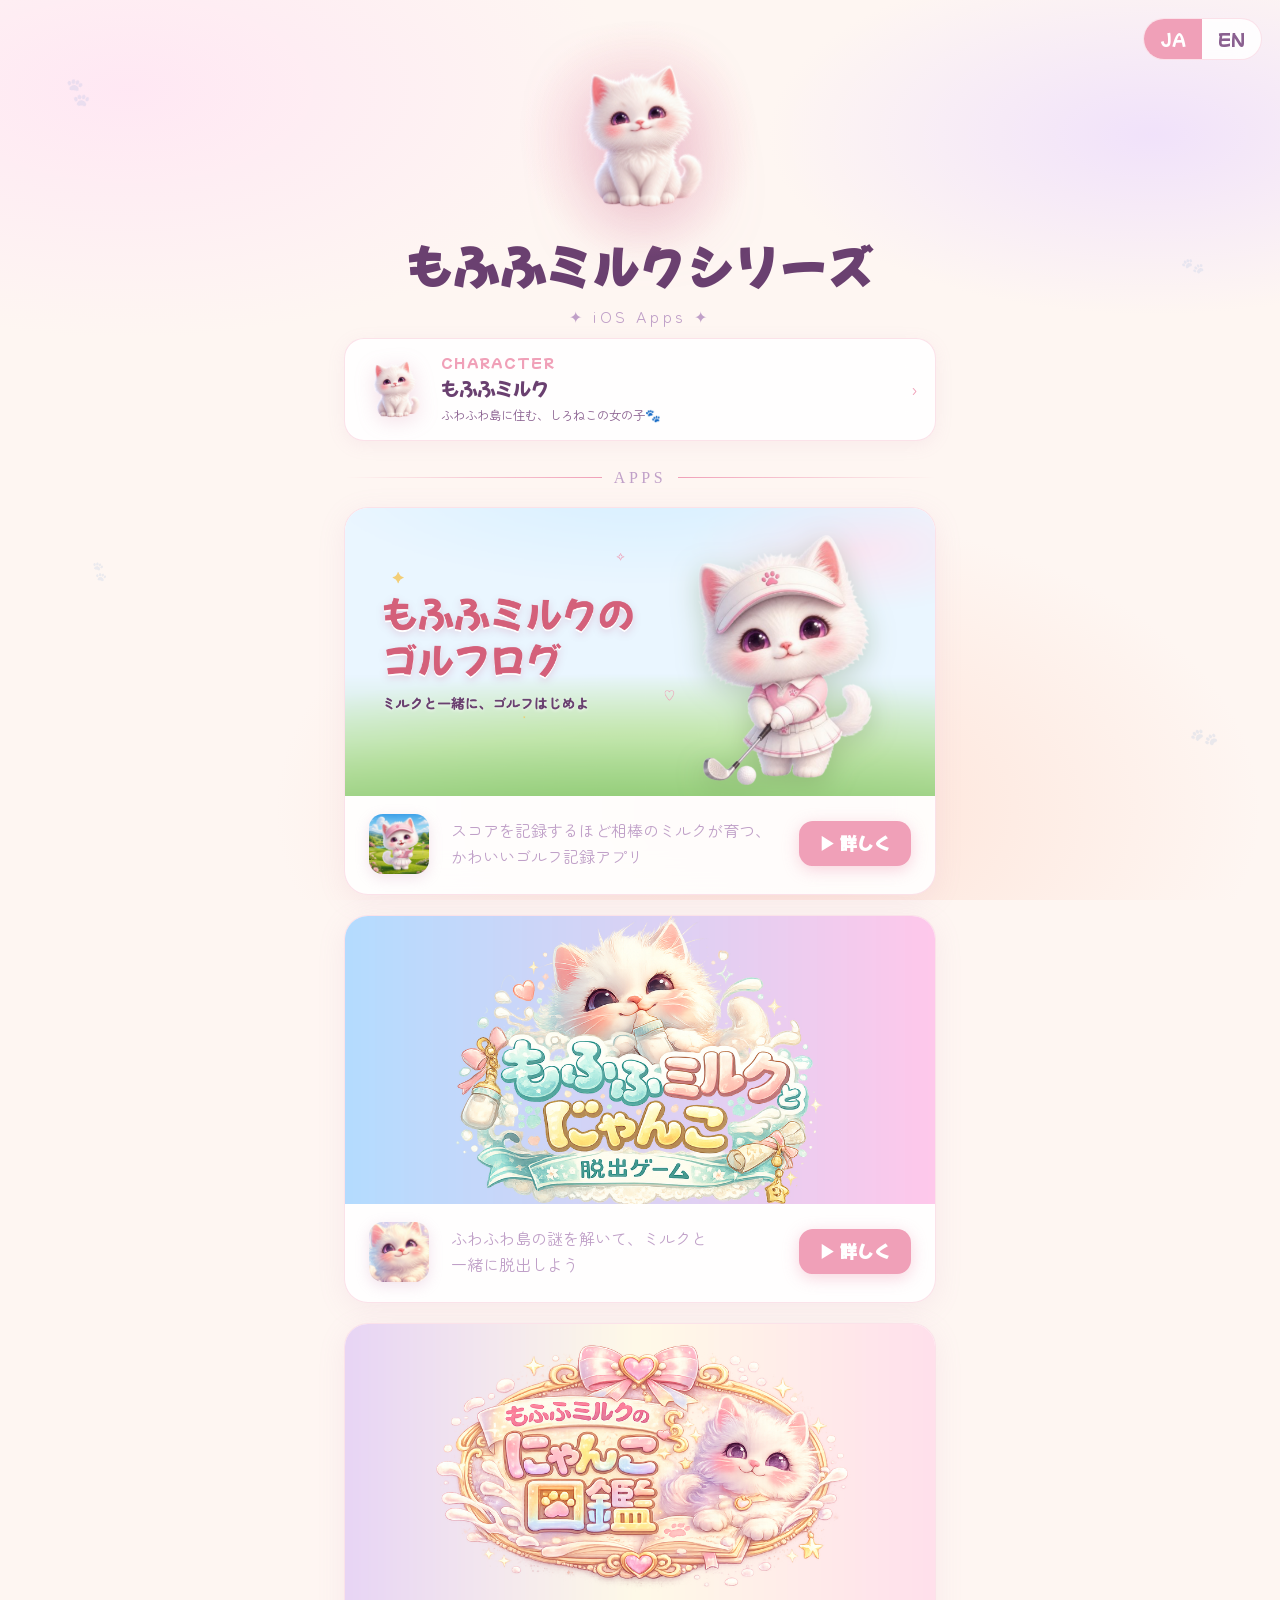
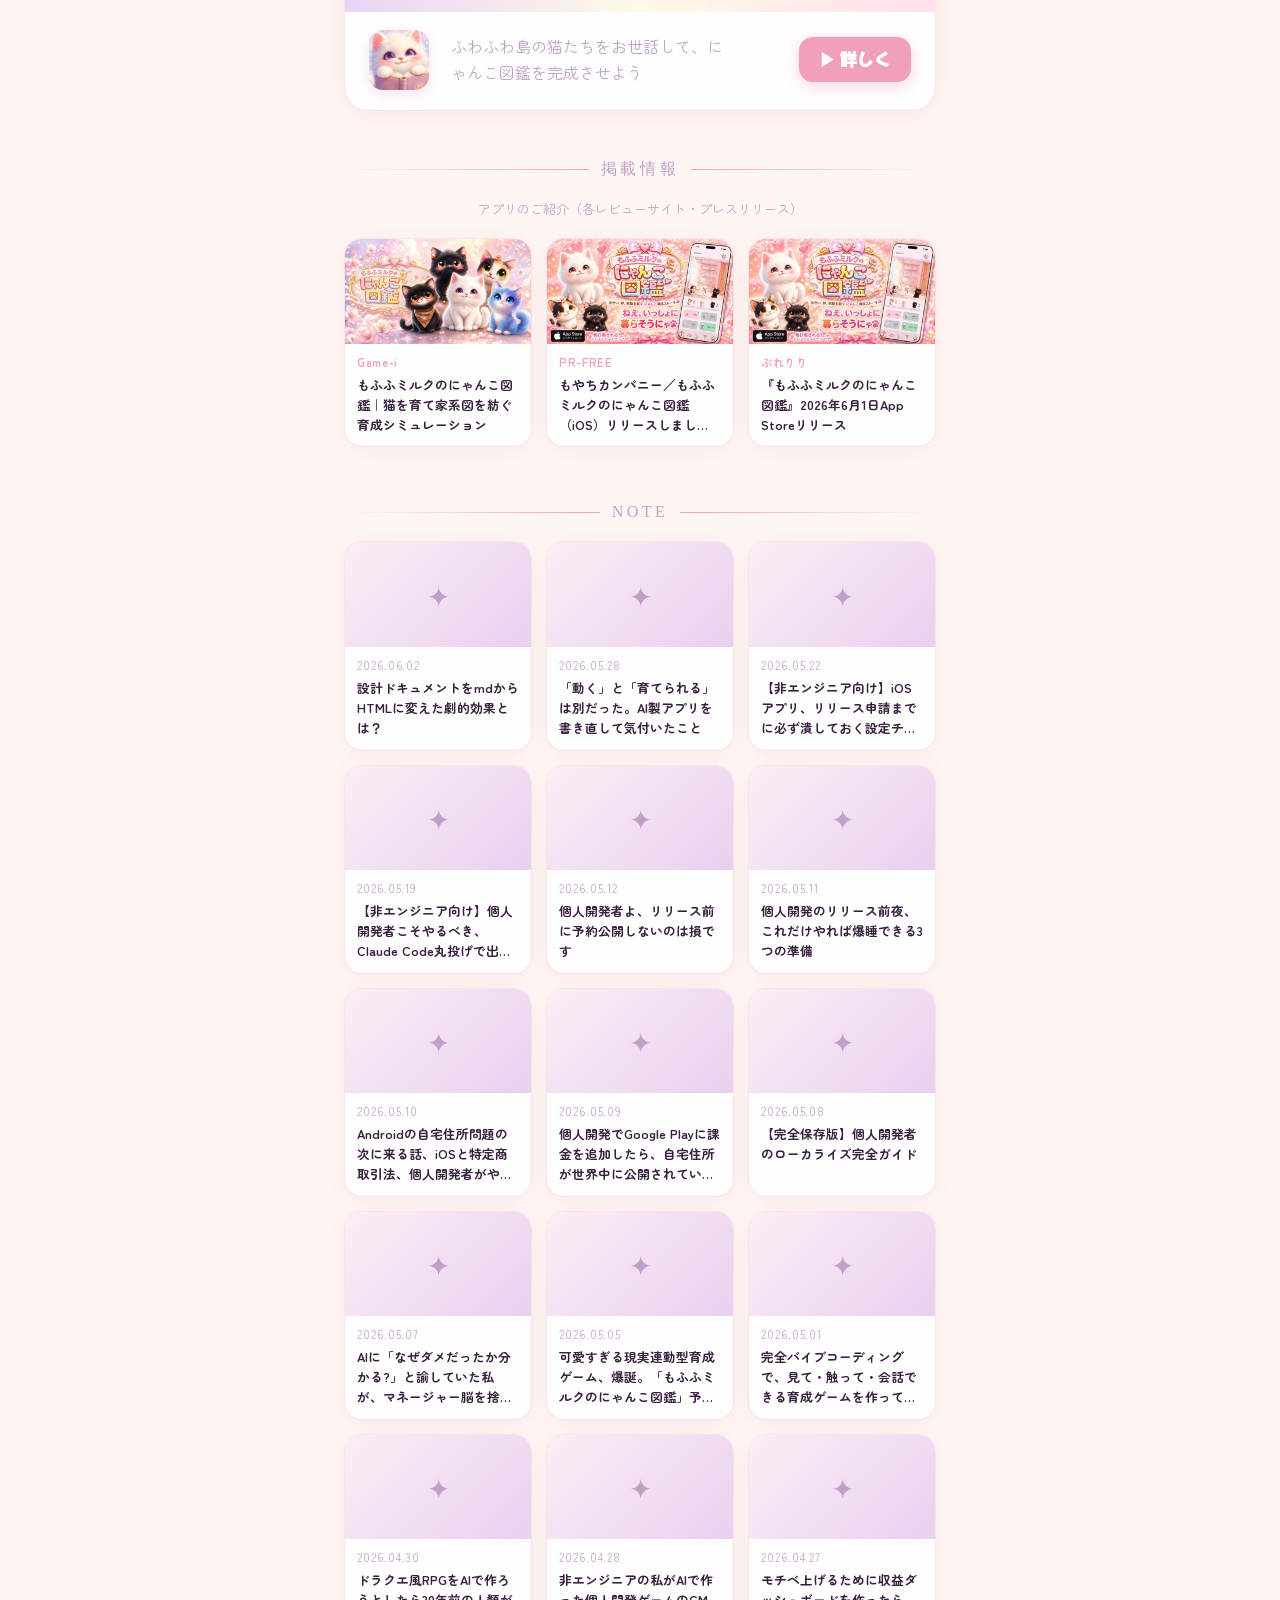
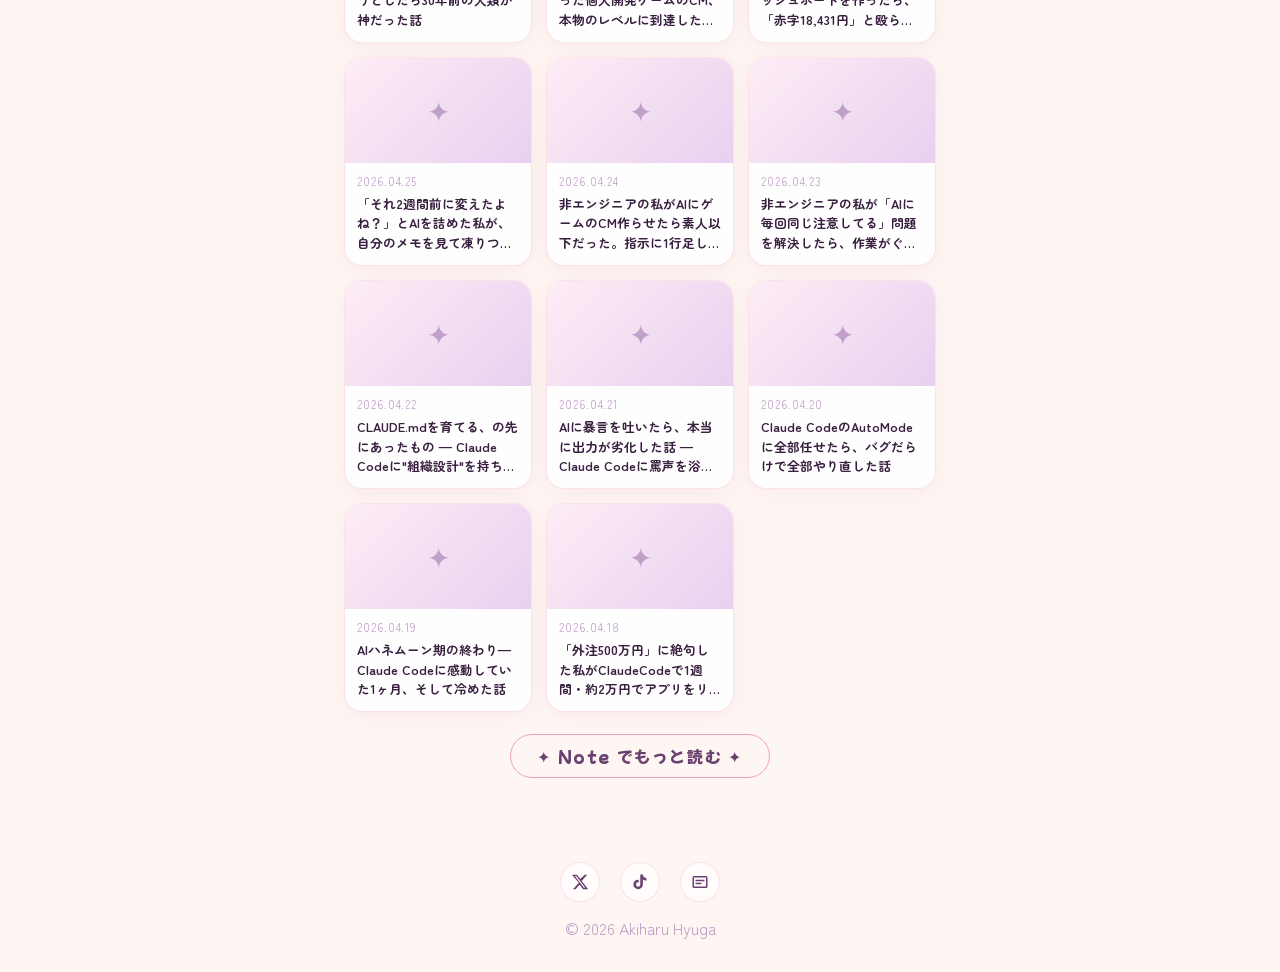
==== commit 2ece366d: "feat: もふふミルクのゴルフログ サポートページを追加 - golf-log/index.html: シリーズ統一デザイン（桜のミルクガーデン）をゴルフ場テーマに調整 - ゴルフ版ミルクのキャラ画" ====
--- a/index.html
+++ b/index.html
@@ -465,6 +465,23 @@
   <div class="divider"><span>APPS</span></div>
 
   <div class="apps">
+    <a href="golf-log/" class="app-card">
+      <div class="card-banner">
+        <img src="golf-log/assets/feature_graphic.png" alt="もふふミルクのゴルフログ" loading="lazy">
+      </div>
+      <div class="card-body">
+        <img src="golf-log/assets/app_icon.png" alt="アイコン" class="app-icon" loading="lazy">
+        <p class="card-desc">
+          <span class="ja">スコアを記録するほど相棒のミルクが育つ、かわいいゴルフ記録アプリ</span>
+          <span class="en">A cute golf score tracker — the more you log, the more Milk grows!</span>
+        </p>
+        <span class="card-cta">
+          <span class="ja">▶ 詳しく</span>
+          <span class="en">▶ Details</span>
+        </span>
+      </div>
+    </a>
+
     <a href="nyanko/" class="app-card">
       <div class="card-banner">
         <img src="assets/feature_graphic.png" alt="もふふミルクとにゃんこ脱出ゲーム" loading="lazy">
